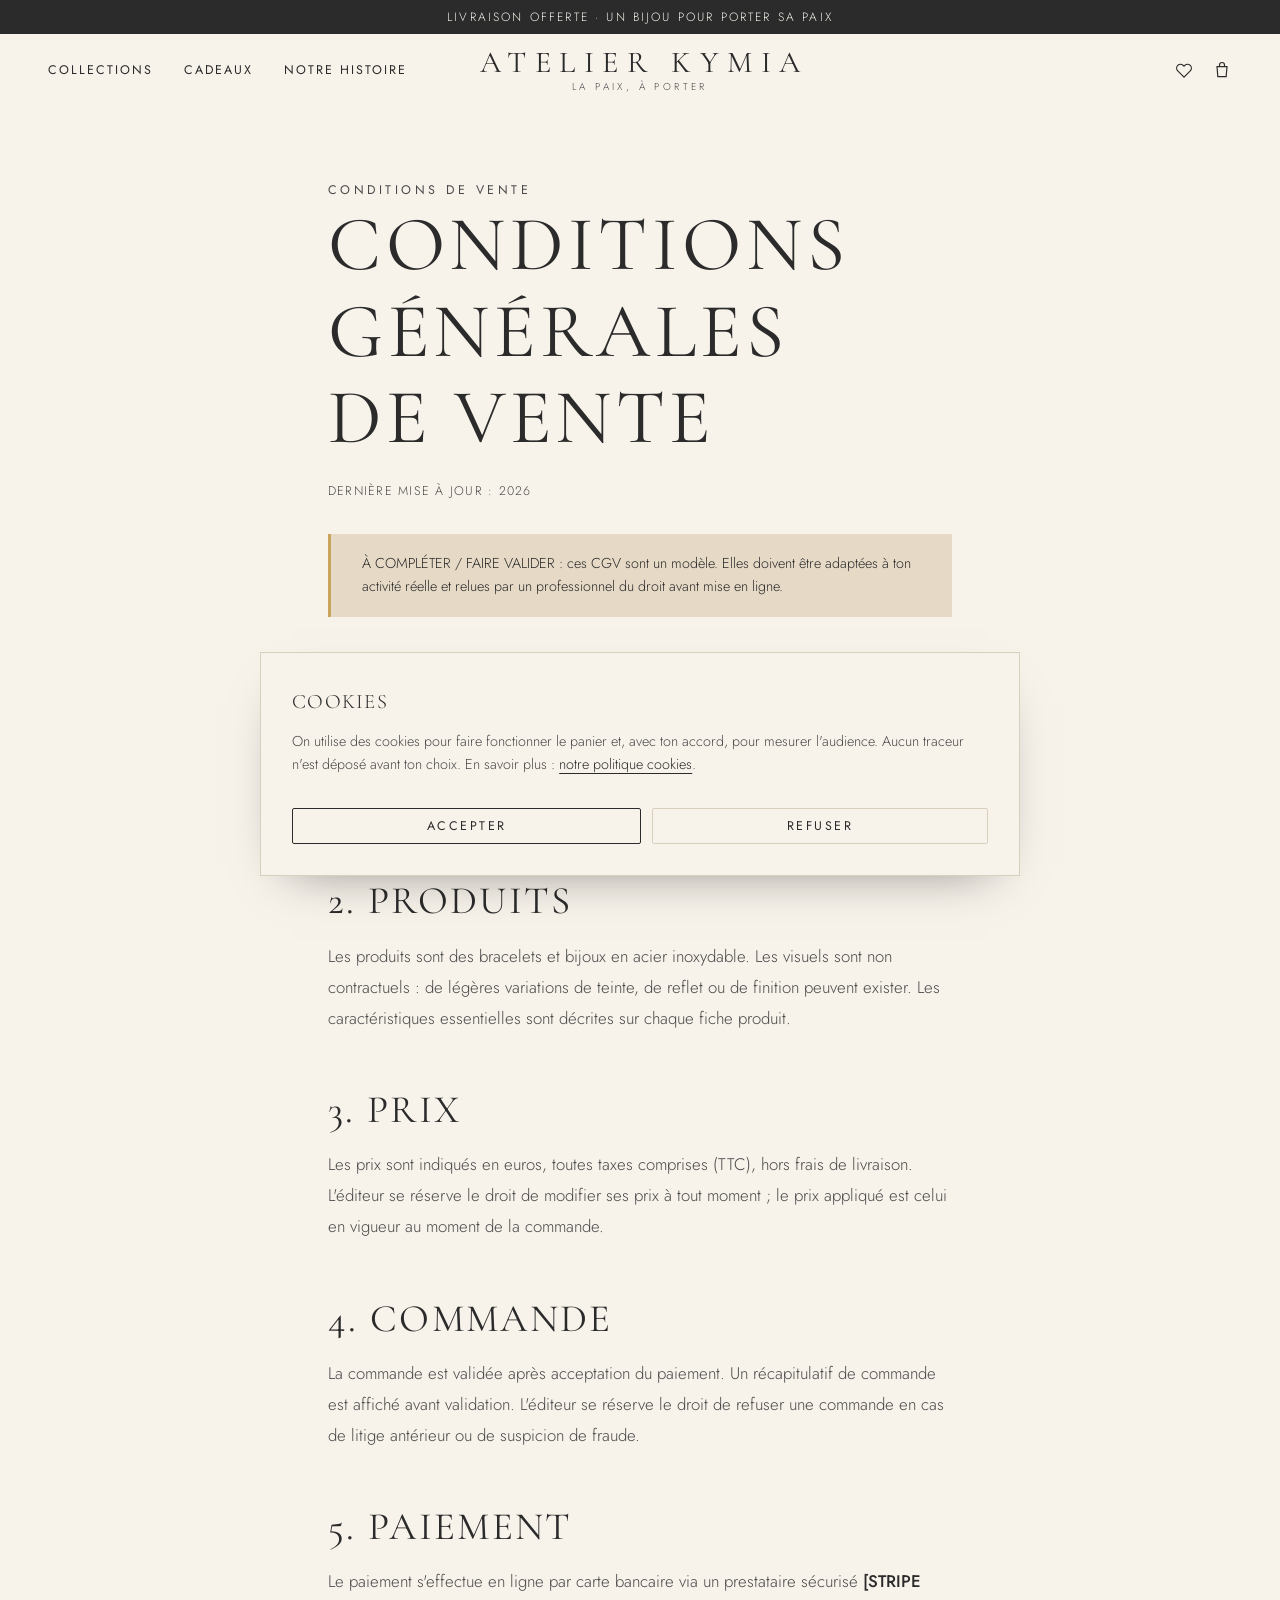
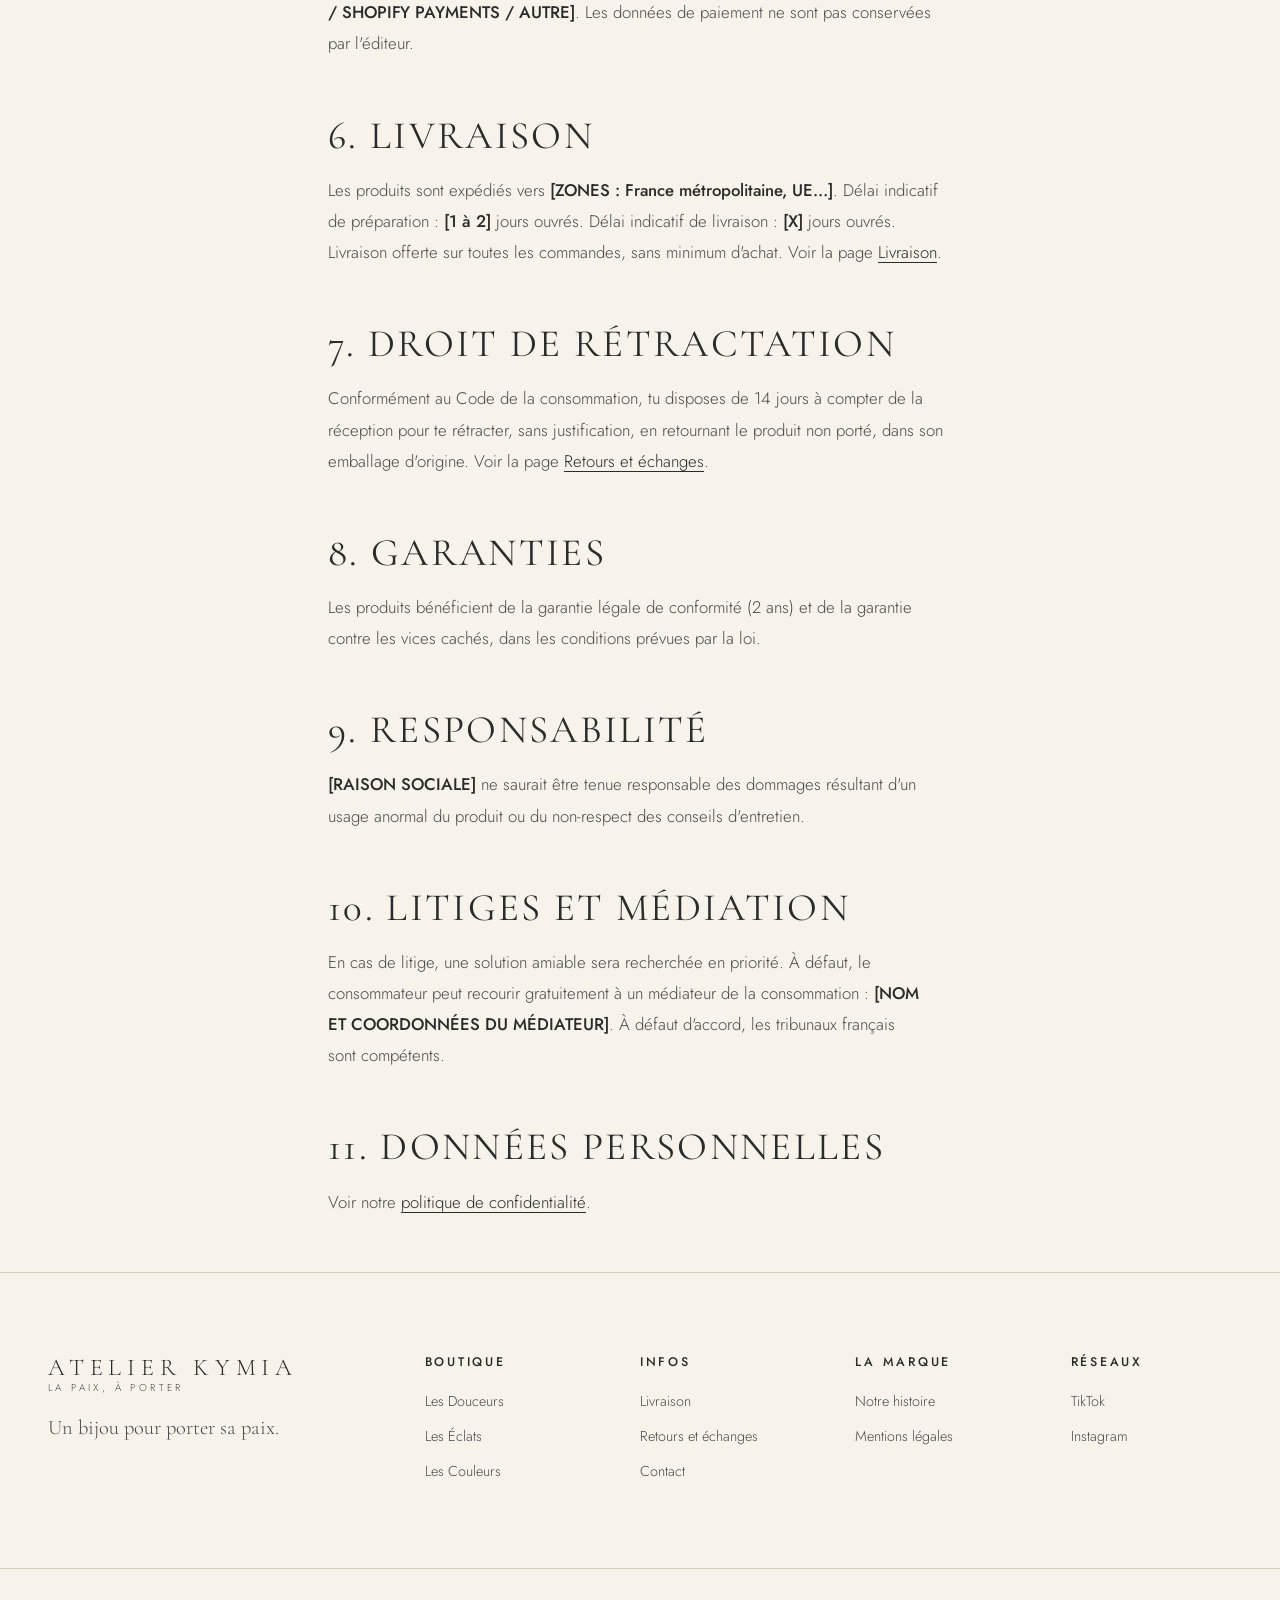
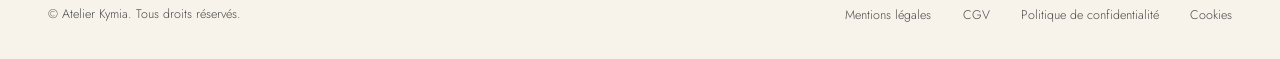
==== cgv.html @ 25dffaf1 "Site Atelier Kymia : pages, catalogue, visuels produits et vidéo hero Co-Authored-By: Claude Opus 5." ====
<!DOCTYPE html>
<html lang="fr">
<head>
  <meta charset="UTF-8" />
  <meta name="viewport" content="width=device-width, initial-scale=1" />
  <meta name="theme-color" content="#F7F2EA" />
  <title>Conditions générales de vente — Atelier Kymia</title>
  <meta name="description" content="Conditions générales de vente de l'Atelier Kymia : commande, prix, paiement, livraison, droit de rétractation, garanties et litiges." />
  <meta name="robots" content="noindex, follow" />
  <link rel="icon" type="image/svg+xml" href="/assets/favicon.svg" />
  <link rel="preconnect" href="https://fonts.googleapis.com" />
  <link rel="preconnect" href="https://fonts.gstatic.com" crossorigin />
  <link rel="preload" as="style"
    href="https://fonts.googleapis.com/css2?family=Cormorant+Garamond:wght@300;400;500&family=Jost:wght@300;400;500&display=swap" />
  <link rel="stylesheet"
    href="https://fonts.googleapis.com/css2?family=Cormorant+Garamond:wght@300;400;500&family=Jost:wght@300;400;500&display=swap"
    media="print" onload="this.media='all'" />
  <noscript>
    <link rel="stylesheet" href="https://fonts.googleapis.com/css2?family=Cormorant+Garamond:wght@300;400;500&family=Jost:wght@300;400;500&display=swap" />
  </noscript>
  <style>
    :root{--ivoire:#F7F2EA;--encre:#2B2B2B;--encre-douce:#4A4A4A;--bordure:#D9CFBF;--or:#C9A45C;--header-h:72px;--font-titre:"Cormorant Garamond",Georgia,serif;--font-texte:"Jost",system-ui,sans-serif}
    *{box-sizing:border-box}body{margin:0;background:var(--ivoire);color:var(--encre);font-family:var(--font-texte)}
    img,svg{display:block;max-width:100%}button{font:inherit;background:none;border:0;cursor:pointer}a{color:inherit;text-decoration:none}
    .annonce{background:var(--encre);color:var(--ivoire);text-align:center;padding-block:.55rem}
    .annonce p{font-size:12px;letter-spacing:.18em;text-transform:uppercase;margin:0}
    .header{position:sticky;top:0;z-index:100;background:var(--ivoire)}
    .header__inner{display:grid;grid-template-columns:1fr auto 1fr;align-items:center;gap:1rem;min-height:var(--header-h)}
    .container{width:100%;max-width:1280px;margin-inline:auto;padding-inline:clamp(1rem,5vw,3rem)}
    .header__logo-titre{font-family:var(--font-titre);letter-spacing:.28em;text-transform:uppercase}
    h1,h2{font-family:var(--font-titre);font-weight:400;text-transform:uppercase;letter-spacing:.06em;line-height:1.12}
    .skip-link{position:absolute;top:-100%;left:1rem;background:var(--encre);color:var(--ivoire);padding:.75rem 1.25rem;z-index:999}
    .skip-link:focus{top:1rem}
  </style>
  <link rel="stylesheet" href="/css/style.css" />
</head>
<body>
  <a class="skip-link" href="#contenu">Aller au contenu</a>

  <div class="annonce" role="region" aria-label="Information de livraison">
    <p>Livraison offerte &middot; Un bijou pour porter sa paix</p>
  </div>

  <header class="header" id="header" data-header>
    <div class="header__inner container">
      <button type="button" class="header__burger" id="ouvrir-menu"
        aria-label="Ouvrir le menu" aria-expanded="false" aria-controls="panneau-mobile">
        <svg class="icone" width="22" height="22" viewBox="0 0 24 24" fill="none"
          stroke="currentColor" stroke-width="1.4" aria-hidden="true" focusable="false">
          <line x1="3" y1="7" x2="21" y2="7" />
          <line x1="3" y1="12" x2="21" y2="12" />
          <line x1="3" y1="17" x2="21" y2="17" />
        </svg>
      </button>
      <nav class="header__nav header__nav--gauche" aria-label="Navigation principale">
        <ul class="nav-principal" role="list">
          <li class="nav-principal__item"><a class="nav-principal__lien" href="/collection.html">Collections</a></li>
          <li class="nav-principal__item"><a class="nav-principal__lien" href="/collection.html?temps=cadeaux">Cadeaux</a></li>
          <li class="nav-principal__item"><a class="nav-principal__lien" href="/notre-histoire.html">Notre histoire</a></li>
        </ul>
      </nav>
      <a class="header__logo" href="/index.html" aria-label="Atelier Kymia, accueil">
        <span class="header__logo-titre">Atelier Kymia</span>
        <span class="header__logo-sous">la paix, à porter</span>
      </a>
      <div class="header__actions">
        <a class="header__action" href="/panier.html?vue=wishlist" aria-label="Voir ma liste de souhaits">
          <svg class="icone" width="20" height="20" viewBox="0 0 24 24" fill="none"
            stroke="currentColor" stroke-width="1.4" aria-hidden="true" focusable="false">
            <path d="M12 20.5 4.5 13a4.6 4.6 0 0 1 0-6.5 4.6 4.6 0 0 1 6.5 0l1 1 1-1a4.6 4.6 0 0 1 6.5 0 4.6 4.6 0 0 1 0 6.5Z" />
          </svg>
        </a>
        <a class="header__action header__action--panier" href="/panier.html" aria-label="Voir mon panier">
          <svg class="icone" width="20" height="20" viewBox="0 0 24 24" fill="none"
            stroke="currentColor" stroke-width="1.4" aria-hidden="true" focusable="false">
            <path d="M6 8h12l-1 12H7Z" />
            <path d="M9 8V6a3 3 0 0 1 6 0v2" />
          </svg>
          <span class="pastille" data-pastille-panier hidden aria-hidden="true">0</span>
          <span class="sr-only" data-libelle-panier>0 article dans le panier</span>
        </a>
      </div>
    </div>
  </header>

  <div class="panneau-mobile" id="panneau-mobile" data-panneau-mobile
    role="dialog" aria-modal="true" aria-label="Menu" hidden>
    <div class="panneau-mobile__entete">
      <span class="panneau-mobile__titre">Atelier Kymia</span>
      <button type="button" class="panneau-mobile__fermer" id="fermer-menu" aria-label="Fermer le menu">
        <svg class="icone" width="22" height="22" viewBox="0 0 24 24" fill="none"
          stroke="currentColor" stroke-width="1.4" aria-hidden="true" focusable="false">
          <line x1="5" y1="5" x2="19" y2="19" />
          <line x1="19" y1="5" x2="5" y2="19" />
        </svg>
      </button>
    </div>
    <nav class="panneau-mobile__nav" aria-label="Navigation mobile">
      <ul class="panneau-mobile__liste" role="list">
        <li><a class="panneau-mobile__lien" href="/collection.html">Collections</a></li>
        <li><a class="panneau-mobile__lien" href="/collection.html?temps=cadeaux">Cadeaux</a></li>
        <li><a class="panneau-mobile__lien" href="/notre-histoire.html">Notre histoire</a></li>
      </ul>
    </nav>
  </div>

  <div class="voile" data-voile hidden></div>

  <main id="contenu" tabindex="-1">
    <section class="section section--serre">
      <div class="container page-legale">
        <div class="entete-section">
          <p class="surtitre">Conditions de vente</p>
          <h1>Conditions générales de vente</h1>
          <p class="page-legale__maj">Dernière mise à jour : <span data-annee>2026</span></p>
        </div>

        <div class="a-completer">
          À COMPLÉTER / FAIRE VALIDER : ces CGV sont un modèle. Elles doivent être
          adaptées à ton activité réelle et relues par un professionnel du droit
          avant mise en ligne.
        </div>

        <h2 id="objet">1. Objet</h2>
        <p>
          Les présentes conditions régissent les ventes de bijoux proposés sur le site
          Atelier Kymia, édité par <strong>[RAISON SOCIALE]</strong>. Toute commande
          implique l'acceptation sans réserve des présentes conditions.
        </p>

        <h2 id="produits">2. Produits</h2>
        <p>
          Les produits sont des bracelets et bijoux en acier inoxydable. Les visuels sont
          non contractuels : de légères variations de teinte, de reflet ou de finition
          peuvent exister. Les caractéristiques essentielles sont décrites sur chaque
          fiche produit.
        </p>

        <h2 id="prix">3. Prix</h2>
        <p>
          Les prix sont indiqués en euros, toutes taxes comprises (TTC), hors frais de
          livraison. L'éditeur se réserve le droit de modifier ses prix à tout moment ;
          le prix appliqué est celui en vigueur au moment de la commande.
        </p>

        <h2 id="commande">4. Commande</h2>
        <p>
          La commande est validée après acceptation du paiement. Un récapitulatif de
          commande est affiché avant validation. L'éditeur se réserve le droit de refuser
          une commande en cas de litige antérieur ou de suspicion de fraude.
        </p>

        <h2 id="paiement">5. Paiement</h2>
        <p>
          Le paiement s'effectue en ligne par carte bancaire via un prestataire sécurisé
          <strong>[STRIPE / SHOPIFY PAYMENTS / AUTRE]</strong>. Les données de paiement ne
          sont pas conservées par l'éditeur.
        </p>

        <h2 id="livraison">6. Livraison</h2>
        <p>
          Les produits sont expédiés vers <strong>[ZONES : France métropolitaine, UE…]</strong>.
          Délai indicatif de préparation : <strong>[1 à 2]</strong> jours ouvrés.
          Délai indicatif de livraison : <strong>[X]</strong> jours ouvrés.
          Livraison offerte sur toutes les commandes, sans minimum d'achat.
          Voir la page
          <a class="lien" href="/livraison.html">Livraison</a>.
        </p>

        <h2 id="retractation">7. Droit de rétractation</h2>
        <p>
          Conformément au Code de la consommation, tu disposes de 14 jours à compter de la
          réception pour te rétracter, sans justification, en retournant le produit non
          porté, dans son emballage d'origine. Voir la page
          <a class="lien" href="/retours.html">Retours et échanges</a>.
        </p>

        <h2 id="garanties">8. Garanties</h2>
        <p>
          Les produits bénéficient de la garantie légale de conformité (2 ans) et de la
          garantie contre les vices cachés, dans les conditions prévues par la loi.
        </p>

        <h2 id="responsabilite">9. Responsabilité</h2>
        <p>
          <strong>[RAISON SOCIALE]</strong> ne saurait être tenue responsable des dommages
          résultant d'un usage anormal du produit ou du non-respect des conseils
          d'entretien.
        </p>

        <h2 id="litiges">10. Litiges et médiation</h2>
        <p>
          En cas de litige, une solution amiable sera recherchée en priorité. À défaut, le
          consommateur peut recourir gratuitement à un médiateur de la consommation :
          <strong>[NOM ET COORDONNÉES DU MÉDIATEUR]</strong>. À défaut d'accord, les
          tribunaux français sont compétents.
        </p>

        <h2 id="donnees">11. Données personnelles</h2>
        <p>
          Voir notre <a class="lien" href="/confidentialite.html">politique de confidentialité</a>.
        </p>
      </div>
    </section>
  </main>

  <footer class="footer" aria-label="Pied de page">
    <div class="container footer__haut">
      <div class="footer__marque">
        <a class="footer__logo" href="/index.html" aria-label="Atelier Kymia, accueil">
          <span class="footer__logo-titre">Atelier Kymia</span>
          <span class="footer__logo-sous">la paix, à porter</span>
        </a>
        <p class="footer__slogan">Un bijou pour porter sa paix.</p>
      </div>
      <nav class="footer__colonne" aria-label="Boutique">
        <h2 class="footer__titre">Boutique</h2>
        <ul class="footer__liste" role="list">
          <li><a href="/collection.html?c=douceurs">Les Douceurs</a></li>
          <li><a href="/collection.html?c=eclats">Les Éclats</a></li>
          <li><a href="/collection.html?c=couleurs">Les Couleurs</a></li>
        </ul>
      </nav>
      <nav class="footer__colonne" aria-label="Infos pratiques">
        <h2 class="footer__titre">Infos</h2>
        <ul class="footer__liste" role="list">
          <li><a href="/livraison.html">Livraison</a></li>
          <li><a href="/retours.html">Retours et échanges</a></li>
          <li><a href="/contact.html">Contact</a></li>
        </ul>
      </nav>
      <nav class="footer__colonne" aria-label="La marque">
        <h2 class="footer__titre">La marque</h2>
        <ul class="footer__liste" role="list">
          <li><a href="/notre-histoire.html">Notre histoire</a></li>
          <li><a href="/mentions-legales.html">Mentions légales</a></li>
        </ul>
      </nav>
      <nav class="footer__colonne" aria-label="Réseaux sociaux">
        <h2 class="footer__titre">Réseaux</h2>
        <ul class="footer__liste" role="list">
          <li><a href="https://www.tiktok.com/" rel="noopener" target="_blank">TikTok<span class="sr-only"> (nouvel onglet)</span></a></li>
          <li><a href="https://www.instagram.com/" rel="noopener" target="_blank">Instagram<span class="sr-only"> (nouvel onglet)</span></a></li>
        </ul>
      </nav>
    </div>
    <div class="footer__bas">
      <div class="container footer__bas-inner">
        <p class="footer__copie">&copy; <span data-annee></span> Atelier Kymia. Tous droits réservés.</p>
        <ul class="footer__legal" role="list">
          <li><a href="/mentions-legales.html">Mentions légales</a></li>
          <li><a href="/cgv.html">CGV</a></li>
          <li><a href="/confidentialite.html">Politique de confidentialité</a></li>
          <li><a href="/cookies.html">Cookies</a></li>
        </ul>
      </div>
    </div>
  </footer>

  <div class="banniere-cookies" data-banniere-cookies role="region"
    aria-label="Consentement aux cookies" hidden>
    <p class="banniere-cookies__titre">Cookies</p>
    <p class="banniere-cookies__texte">
      On utilise des cookies pour faire fonctionner le panier et, avec ton accord,
      pour mesurer l'audience. Aucun traceur n'est déposé avant ton choix. En savoir
      plus : <a href="/cookies.html">notre politique cookies</a>.
    </p>
    <div class="banniere-cookies__actions">
      <button type="button" class="btn" data-cookies-accepter>Accepter</button>
      <button type="button" class="btn btn--ghost" data-cookies-refuser>Refuser</button>
    </div>
  </div>

  <script src="/js/main.js" defer></script>
  <script src="/js/cookies.js" defer></script>
</body>
</html>
---- css/style.css ----
/* ==========================================================================
   Atelier Kymia — Feuille de style principale
   Structure : charte, reset, typographie fluide, utilitaires, focus
   ========================================================================== */

/* --------------------------------------------------------------------------
   1. Charte graphique (variables globales)
   -------------------------------------------------------------------------- */
:root {
  /* Couleurs de la marque */
  --ivoire: #F7F2EA;
  --sable: #E6D9C6;
  --sauge: #A8B5A0;
  --or: #C9A45C;
  --encre: #2B2B2B;
  --fond-produit: #F0F0F0;

  /* Couleurs dérivées (contrastes AA sur fond ivoire) */
  --encre-douce: #4A4A4A;   /* texte secondaire, >= 4.5:1 sur ivoire */
  --bordure: #D9CFBF;       /* séparateurs discrets */

  /* Typographie */
  --font-titre: "Cormorant Garamond", Georgia, "Times New Roman", serif;
  --font-texte: "Jost", system-ui, -apple-system, "Segoe UI", Roboto, sans-serif;

  /* Échelle typographique fluide (clamp) */
  --fs-xs: clamp(0.72rem, 0.70rem + 0.10vw, 0.78rem);
  --fs-sm: clamp(0.82rem, 0.80rem + 0.12vw, 0.90rem);
  --fs-base: clamp(0.95rem, 0.92rem + 0.18vw, 1.05rem);
  --fs-md: clamp(1.10rem, 1.04rem + 0.30vw, 1.30rem);
  --fs-lg: clamp(1.40rem, 1.28rem + 0.55vw, 1.80rem);
  --fs-xl: clamp(1.80rem, 1.55rem + 1.10vw, 2.60rem);
  --fs-2xl: clamp(2.30rem, 1.85rem + 2.10vw, 3.80rem);
  --fs-3xl: clamp(2.80rem, 1.95rem + 3.60vw, 5.00rem);

  /* Espacements fluides */
  --space-2xs: clamp(0.35rem, 0.30rem + 0.20vw, 0.50rem);
  --space-xs: clamp(0.55rem, 0.50rem + 0.25vw, 0.75rem);
  --space-sm: clamp(0.85rem, 0.75rem + 0.45vw, 1.20rem);
  --space-md: clamp(1.40rem, 1.15rem + 1.00vw, 2.20rem);
  --space-lg: clamp(2.20rem, 1.70rem + 2.10vw, 4.00rem);
  --space-xl: clamp(3.20rem, 2.30rem + 3.60vw, 6.50rem);
  --space-2xl: clamp(4.50rem, 3.00rem + 6.00vw, 9.00rem);

  /* Divers */
  --container: 1280px;
  --radius: 2px;               /* angles quasi droits, sobre */
  --transition: 500ms ease;    /* transitions douces par défaut */
  --transition-lente: 700ms cubic-bezier(0.22, 0.61, 0.36, 1);
  --header-h: 72px;
}

/* L'attribut hidden doit toujours l'emporter sur les display: flex/grid
   des composants (panneau mobile, recherche, panier, bandeau cookies…). */
[hidden] {
  display: none !important;
}


/* --------------------------------------------------------------------------
   2. Reset moderne
   -------------------------------------------------------------------------- */
*,
*::before,
*::after {
  box-sizing: border-box;
}

* {
  margin: 0;
}

html {
  -webkit-text-size-adjust: 100%;
  text-size-adjust: 100%;
  scroll-behavior: smooth;
}

body {
  min-height: 100vh;
  background-color: var(--ivoire);
  color: var(--encre);
  font-family: var(--font-texte);
  font-weight: 300;
  font-size: var(--fs-base);
  line-height: 1.65;
  -webkit-font-smoothing: antialiased;
  -moz-osx-font-smoothing: grayscale;
  text-rendering: optimizeLegibility;
}

img,
picture,
video,
canvas,
svg {
  display: block;
  max-width: 100%;
}

img,
video {
  height: auto;
}

input,
button,
textarea,
select {
  font: inherit;
  color: inherit;
}

button {
  background: none;
  border: 0;
  cursor: pointer;
}

a {
  color: inherit;
  text-decoration: none;
}

ul[role="list"],
ol[role="list"] {
  list-style: none;
  padding: 0;
}

table {
  border-collapse: collapse;
  border-spacing: 0;
}

/* Les éléments de mise en page empêchent le débordement sur petits écrans */
#root,
#__next {
  isolation: isolate;
}

/* --------------------------------------------------------------------------
   3. Typographie
   -------------------------------------------------------------------------- */
h1,
h2,
h3,
h4,
h5,
h6 {
  font-family: var(--font-titre);
  font-weight: 400;
  line-height: 1.12;
  letter-spacing: 0.06em;
  text-transform: uppercase;
  text-wrap: balance;
}

h1 { font-size: var(--fs-3xl); }
h2 { font-size: var(--fs-2xl); }
h3 { font-size: var(--fs-xl); }
h4 { font-size: var(--fs-lg); }
h5 { font-size: var(--fs-md); }
h6 { font-size: var(--fs-base); }

p {
  text-wrap: pretty;
}

/* Titre de section : petit intitulé en majuscules espacées */
.surtitre {
  display: block;
  font-family: var(--font-texte);
  font-size: var(--fs-xs);
  font-weight: 400;
  letter-spacing: 0.28em;
  text-transform: uppercase;
  color: var(--encre-douce);
}

/* Lien texte discret */
.lien {
  color: var(--encre);
  text-decoration: underline;
  text-underline-offset: 0.25em;
  text-decoration-thickness: 1px;
  transition: color var(--transition), opacity var(--transition);
}

.lien:hover {
  color: var(--or);
}

/* --------------------------------------------------------------------------
   4. Utilitaires
   -------------------------------------------------------------------------- */
.container {
  width: 100%;
  max-width: var(--container);
  margin-inline: auto;
  padding-inline: clamp(1rem, 5vw, 3rem);
}

.section {
  padding-block: var(--space-xl);
}

.section--serre {
  padding-block: var(--space-lg);
}

.section--fond-sable {
  background-color: var(--sable);
}

.section--fond-encre {
  background-color: var(--encre);
  color: var(--ivoire);
}

/* Masqué visuellement, mais lisible par les lecteurs d'écran */
.sr-only {
  position: absolute;
  width: 1px;
  height: 1px;
  padding: 0;
  margin: -1px;
  overflow: hidden;
  clip: rect(0, 0, 0, 0);
  white-space: nowrap;
  border: 0;
}

/* Lien d'évitement (skip link) */
.skip-link {
  position: absolute;
  top: -100%;
  left: 1rem;
  z-index: 999;
  background: var(--encre);
  color: var(--ivoire);
  padding: 0.75rem 1.25rem;
  font-size: var(--fs-sm);
}

.skip-link:focus {
  top: 1rem;
}

/* --------------------------------------------------------------------------
   5. Boutons
   -------------------------------------------------------------------------- */
.btn {
  display: inline-flex;
  align-items: center;
  justify-content: center;
  gap: 0.6em;
  padding: 0.85em 2em;
  border: 1px solid var(--encre);
  border-radius: var(--radius);
  background-color: transparent;
  color: var(--encre);
  font-family: var(--font-texte);
  font-size: var(--fs-xs);
  font-weight: 400;
  letter-spacing: 0.20em;
  text-transform: uppercase;
  line-height: 1;
  text-align: center;
  transition: background-color var(--transition), color var(--transition),
    border-color var(--transition), opacity var(--transition);
}

/* Bouton principal : fond encre plein */
.btn:hover {
  background-color: var(--encre);
  color: var(--ivoire);
}

/* Variante « fantôme » : bordure fine, fond transparent */
.btn--ghost {
  border-color: var(--bordure);
}

.btn--ghost:hover {
  background-color: transparent;
  color: var(--encre);
  border-color: var(--encre);
}

/* Variante claire pour fonds sombres */
.btn--light {
  border-color: var(--ivoire);
  color: var(--ivoire);
}

.btn--light:hover {
  background-color: var(--ivoire);
  color: var(--encre);
}

/* Bouton pleine largeur (mobile) */
.btn--bloc {
  width: 100%;
}

/* Bouton désactivé */
.btn[disabled],
.btn[aria-disabled="true"] {
  opacity: 0.45;
  cursor: not-allowed;
}

/* --------------------------------------------------------------------------
   6. Focus visible (accessibilité)
   -------------------------------------------------------------------------- */
:focus {
  outline: none;
}

:focus-visible {
  outline: 2px solid var(--or);
  outline-offset: 3px;
  border-radius: var(--radius);
}

/* Renfort du focus sur fonds sombres */
.section--fond-encre :focus-visible,
.footer :focus-visible {
  outline-color: var(--or);
}

/* --------------------------------------------------------------------------
   7. Préférences de mouvement réduit
   -------------------------------------------------------------------------- */
@media (prefers-reduced-motion: reduce) {
  html {
    scroll-behavior: auto;
  }

  *,
  *::before,
  *::after {
    animation-duration: 0.01ms !important;
    animation-iteration-count: 1 !important;
    transition-duration: 0.01ms !important;
    scroll-behavior: auto !important;
  }
}

/* ==========================================================================
   8. Barre d'annonce
   ========================================================================== */
.annonce {
  background-color: var(--encre);
  color: var(--ivoire);
  text-align: center;
  padding-block: 0.55rem;
}

.annonce p {
  font-size: 12px;
  font-weight: 300;
  letter-spacing: 0.18em;
  text-transform: uppercase;
  line-height: 1.4;
}

/* ==========================================================================
   9. Header
   ========================================================================== */
.header {
  position: sticky;
  top: 0;
  z-index: 100;
  background-color: var(--ivoire);
  border-bottom: 1px solid transparent;
  transition: border-color var(--transition), background-color var(--transition);
}

/* Fine bordure ajoutée au scroll */
.header.is-colle {
  border-bottom-color: var(--bordure);
}

.header__inner {
  display: grid;
  grid-template-columns: 1fr auto 1fr; /* gauche · logo centré · actions */
  align-items: center;
  gap: var(--space-sm);
  min-height: var(--header-h);
  transition: min-height var(--transition-lente);
}

/* Réduction légère au scroll */
.header.is-colle .header__inner {
  min-height: 60px;
}

/* --- Icônes --- */
.icone {
  display: block;
  width: 20px;
  height: 20px;
}

.icone--petite {
  width: 10px;
  height: 10px;
}

/* --- Bouton burger (caché en desktop) --- */
.header__burger {
  justify-self: start;
  display: none;
  align-items: center;
  justify-content: center;
  width: 40px;
  height: 40px;
  margin-left: -8px;
  color: var(--encre);
}

/* --- Navigation principale (desktop) --- */
.header__nav--gauche {
  justify-self: start;
}

.nav-principal {
  display: flex;
  align-items: center;
  gap: var(--space-md);
  margin: 0;
}

.nav-principal__item {
  position: relative;
}

.nav-principal__lien {
  display: inline-flex;
  align-items: center;
  gap: 0.4em;
  padding-block: 0.5rem;
  font-family: var(--font-texte);
  font-size: var(--fs-xs);
  font-weight: 400;
  letter-spacing: 0.16em;
  text-transform: uppercase;
  color: var(--encre);
  transition: color var(--transition);
}

.nav-principal__lien:hover {
  color: var(--or);
}

.nav-principal__lien .icone--petite {
  transition: transform var(--transition);
}

.nav-principal__item:hover .icone--petite,
.nav-principal__item:focus-within .icone--petite {
  transform: rotate(180deg);
}

/* --- Logo centré --- */
.header__logo {
  justify-self: center;
  display: flex;
  flex-direction: column;
  align-items: center;
  text-align: center;
  line-height: 1;
}

.header__logo-titre {
  font-family: var(--font-titre);
  font-weight: 400;
  font-size: clamp(1.35rem, 1.1rem + 1.1vw, 1.9rem);
  letter-spacing: 0.28em;
  text-transform: uppercase;
  padding-left: 0.28em; /* compense le letter-spacing pour centrer optiquement */
  color: var(--encre);
}

.header__logo-sous {
  margin-top: 0.35em;
  font-family: var(--font-texte);
  font-size: 10px;
  font-weight: 300;
  letter-spacing: 0.34em;
  text-transform: uppercase;
  color: var(--encre-douce);
}

/* --- Actions --- */
.header__actions {
  justify-self: end;
  display: flex;
  align-items: center;
  gap: var(--space-sm);
}

.header__action {
  position: relative;
  display: inline-flex;
  align-items: center;
  justify-content: center;
  color: var(--encre);
  transition: color var(--transition), opacity var(--transition);
}

.header__action:hover {
  color: var(--or);
}

/* Pastille de quantité du panier */
.pastille {
  position: absolute;
  top: -6px;
  right: -8px;
  min-width: 16px;
  height: 16px;
  padding: 0 4px;
  display: inline-flex;
  align-items: center;
  justify-content: center;
  background-color: var(--or);
  color: var(--encre);
  font-size: 10px;
  font-weight: 500;
  letter-spacing: 0;
  line-height: 1;
  border-radius: 999px;
}

/* ==========================================================================
   10. Méga-menu Collections
   ========================================================================== */
.mega {
  position: absolute;
  top: 100%;
  left: 0;
  z-index: 90;
  min-width: 320px;
  padding-top: var(--space-sm); /* zone tampon pour le survol */
  opacity: 0;
  visibility: hidden;
  transform: translateY(-6px);
  transition: opacity var(--transition), transform var(--transition),
    visibility var(--transition);
}

/* Ouverture au survol et au focus clavier */
.mega-parent:hover .mega,
.mega-parent:focus-within .mega {
  opacity: 1;
  visibility: visible;
  transform: translateY(0);
}

.mega__inner {
  background-color: var(--ivoire);
  border: 1px solid var(--bordure);
  padding: var(--space-md) var(--space-md);
}

.mega__liste {
  display: grid;
  gap: var(--space-2xs);
  margin: 0;
}

.mega__lien {
  display: block;
  padding: var(--space-xs) var(--space-sm);
  transition: background-color var(--transition);
}

.mega__lien:hover {
  background-color: var(--sable);
}

.mega__nom {
  display: block;
  font-family: var(--font-titre);
  font-size: var(--fs-md);
  letter-spacing: 0.04em;
  text-transform: uppercase;
  color: var(--encre);
}

.mega__desc {
  display: block;
  margin-top: 0.2em;
  font-size: var(--fs-sm);
  color: var(--encre-douce);
}

/* ==========================================================================
   11. Panneau de recherche
   ========================================================================== */
.recherche {
  position: absolute;
  inset-inline: 0;
  top: 100%;
  z-index: 80;
  background-color: var(--ivoire);
  border-bottom: 1px solid var(--bordure);
  box-shadow: 0 12px 30px -20px rgba(0, 0, 0, 0.35);
  animation: volet 400ms ease;
}

@keyframes volet {
  from { opacity: 0; transform: translateY(-8px); }
  to   { opacity: 1; transform: translateY(0); }
}

.recherche__inner {
  padding-block: var(--space-md);
}

.recherche__form {
  display: flex;
  align-items: center;
  gap: var(--space-sm);
  border-bottom: 1px solid var(--encre);
  padding-bottom: var(--space-xs);
}

.recherche__champ {
  flex: 1;
  border: 0;
  background: transparent;
  font-family: var(--font-texte);
  font-size: var(--fs-md);
  font-weight: 300;
  letter-spacing: 0.04em;
  padding-block: 0.4rem;
  color: var(--encre);
}

.recherche__champ::placeholder {
  color: var(--encre-douce);
  letter-spacing: 0.04em;
}

/* Retire le bouton natif de type=search */
.recherche__champ::-webkit-search-cancel-button {
  -webkit-appearance: none;
}

.recherche__fermer {
  display: inline-flex;
  color: var(--encre);
  transition: color var(--transition);
}

.recherche__fermer:hover {
  color: var(--or);
}

.recherche__titre {
  margin-top: var(--space-sm);
  font-size: var(--fs-xs);
  letter-spacing: 0.22em;
  text-transform: uppercase;
  color: var(--encre-douce);
}

.recherche__puces {
  display: flex;
  flex-wrap: wrap;
  gap: var(--space-xs);
  margin-top: var(--space-xs);
  padding: 0;
}

.puce-recherche {
  padding: 0.4em 1em;
  border: 1px solid var(--bordure);
  border-radius: 999px;
  font-size: var(--fs-sm);
  letter-spacing: 0.04em;
  color: var(--encre);
  transition: border-color var(--transition), background-color var(--transition);
}

.puce-recherche:hover {
  border-color: var(--encre);
  background-color: var(--sable);
}

/* Résultats de filtrage en direct */
.recherche__resultats {
  margin-top: var(--space-sm);
  padding: 0;
  display: grid;
  gap: 1px;
}

.recherche__resultats:empty {
  display: none;
}

.resultat-recherche {
  border-top: 1px solid var(--bordure);
}

.resultat-recherche__lien {
  display: flex;
  align-items: baseline;
  justify-content: space-between;
  gap: var(--space-md);
  padding: var(--space-sm) 0;
  transition: opacity var(--transition);
}

.resultat-recherche__lien:hover {
  opacity: 0.7;
}

.resultat-recherche__nom {
  font-family: var(--font-titre);
  font-size: var(--fs-md);
  letter-spacing: 0.04em;
  text-transform: uppercase;
}

.resultat-recherche__meta {
  font-size: var(--fs-sm);
  color: var(--encre-douce);
}

.resultat-recherche__prix {
  font-size: var(--fs-sm);
  color: var(--encre);
}

.recherche__vide {
  margin-top: var(--space-sm);
  padding: var(--space-sm) 0;
  font-size: var(--fs-sm);
  color: var(--encre-douce);
}

/* ==========================================================================
   12. Panneau mobile plein écran
   ========================================================================== */
.panneau-mobile {
  position: fixed;
  inset: 0;
  z-index: 200;
  background-color: var(--ivoire);
  display: flex;
  flex-direction: column;
  padding: var(--space-sm) clamp(1rem, 5vw, 2rem) var(--space-lg);
  overflow-y: auto;
  animation: volet-plein 400ms ease;
}

@keyframes volet-plein {
  from { opacity: 0; transform: translateY(-12px); }
  to   { opacity: 1; transform: translateY(0); }
}

.panneau-mobile__entete {
  display: flex;
  align-items: center;
  justify-content: space-between;
  min-height: var(--header-h);
}

.panneau-mobile__titre {
  font-family: var(--font-titre);
  font-size: 1.4rem;
  letter-spacing: 0.24em;
  text-transform: uppercase;
}

.panneau-mobile__fermer {
  display: inline-flex;
  align-items: center;
  justify-content: center;
  width: 44px;
  height: 44px;
  margin-right: -8px;
  color: var(--encre);
}

.panneau-mobile__nav {
  margin-top: var(--space-md);
}

.panneau-mobile__liste {
  display: grid;
  gap: var(--space-2xs);
  margin: 0;
}

.panneau-mobile__lien {
  display: block;
  padding-block: var(--space-sm);
  font-family: var(--font-titre);
  font-size: var(--fs-lg);
  letter-spacing: 0.06em;
  text-transform: uppercase;
  color: var(--encre);
  border-bottom: 1px solid var(--bordure);
  transition: color var(--transition), padding-left var(--transition);
}

.panneau-mobile__lien:hover {
  color: var(--or);
  padding-left: 0.4rem;
}

.panneau-mobile__lien--sous {
  font-family: var(--font-texte);
  font-size: var(--fs-base);
  letter-spacing: 0.10em;
  color: var(--encre-douce);
  padding-block: var(--space-xs);
}

/* Voile derrière le panneau mobile */
.voile {
  position: fixed;
  inset: 0;
  z-index: 150;
  background-color: rgba(43, 43, 43, 0.4);
  animation: volet 300ms ease;
}

/* Empêche le défilement du fond quand un panneau est ouvert */
body.sans-scroll {
  overflow: hidden;
}

/* ==========================================================================
   13. Hero plein écran
   ========================================================================== */
.hero {
  position: relative;
  /* Plein écran = 100svh - hauteur du header (barre d'annonce + header) */
  height: calc(100svh - var(--header-h));
  min-height: 480px;
  overflow: hidden;
  background-color: var(--encre);
  color: var(--ivoire);
}

.hero__media {
  position: absolute;
  inset: 0;
  /* Poster en fond : reste visible en mode statique (vidéo masquée) */
  background: var(--fond-produit) url("/assets/img/hero-poster.jpg") center / cover no-repeat;
}

@media (max-width: 768px) {
  .hero__media {
    background-image: url("/assets/img/hero-poster-mobile.jpg");
  }
}

.hero__video {
  width: 100%;
  height: 100%;
  object-fit: cover;
}

/* Repli : la classe .hero--statique n'affiche que le poster */
.hero--statique .hero__video {
  visibility: hidden;
}

/* Voile dégradé : bas noir 25 % vers transparent */
.hero__voile {
  position: absolute;
  inset: 0;
  background: linear-gradient(
    to top,
    rgba(0, 0, 0, 0.25) 0%,
    rgba(0, 0, 0, 0.08) 35%,
    rgba(0, 0, 0, 0) 70%
  );
  pointer-events: none;
}

/* Contenu : bas-gauche */
.hero__contenu {
  position: relative;
  z-index: 2;
  height: 100%;
  display: flex;
  flex-direction: column;
  justify-content: flex-end;
  align-items: flex-start;
  gap: var(--space-sm);
  padding-bottom: clamp(2rem, 6vh, 5rem);
}

.hero__surtitre {
  font-family: var(--font-texte);
  font-size: var(--fs-xs);
  font-weight: 400;
  letter-spacing: 0.30em;
  text-transform: uppercase;
  color: rgba(255, 255, 255, 0.9);
}

.hero__titre {
  max-width: 18ch;
  font-size: var(--fs-3xl);      /* très grand mais fluide */
  font-weight: 400;
  letter-spacing: 0.04em;
  line-height: 1.05;
  color: #fff;
  text-shadow: 0 2px 30px rgba(0, 0, 0, 0.35);
}

.hero__cta {
  margin-top: var(--space-xs);
}

/* Bouton pause / lecture : bas-droite */
.hero__lecture {
  position: absolute;
  right: clamp(1rem, 5vw, 3rem);
  bottom: clamp(1rem, 5vh, 3rem);
  z-index: 3;
  display: inline-flex;
  align-items: center;
  justify-content: center;
  width: 44px;
  height: 44px;
  border: 1px solid rgba(255, 255, 255, 0.7);
  border-radius: 999px;
  color: #fff;
  background-color: rgba(0, 0, 0, 0.15);
  backdrop-filter: blur(2px);
  transition: background-color var(--transition), border-color var(--transition);
}

.hero__lecture:hover {
  background-color: rgba(0, 0, 0, 0.4);
  border-color: #fff;
}

/* Masqué si la vidéo est en repli statique */
.hero--statique .hero__lecture {
  display: none;
}

/* Animation d'entrée : fondu + légère montée, 900 ms */
.hero__surtitre,
.hero__titre,
.hero__cta {
  animation: hero-entree 900ms ease both;
}

.hero__titre {
  animation-delay: 120ms;
}

.hero__cta {
  animation-delay: 240ms;
}

@keyframes hero-entree {
  from {
    opacity: 0;
    transform: translateY(24px);
  }
  to {
    opacity: 1;
    transform: translateY(0);
  }
}

/* ==========================================================================
   14. En-têtes de section
   ========================================================================== */
.entete-section {
  margin-bottom: var(--space-lg);
}

.entete-section--centre {
  text-align: center;
}

.entete-section h2 {
  margin-top: var(--space-xs);
}

.entete-section__intro {
  max-width: 48ch;
  margin-top: var(--space-sm);
  color: var(--encre-douce);
  font-size: var(--fs-base);
}

/* ==========================================================================
   15. Carte produit (utilisée par le carrousel et ailleurs)
   ========================================================================== */
.carte-produit {
  display: flex;
  flex-direction: column;
  height: 100%;
}

.carte-produit__media {
  position: relative;
  aspect-ratio: 1 / 1;              /* image carrée 1:1 */
  background-color: var(--fond-produit);
  overflow: hidden;
}

.carte-produit__img {
  position: absolute;
  inset: 0;
  width: 100%;
  height: 100%;
  object-fit: cover;
  transition: opacity var(--transition-lente), transform var(--transition-lente);
}

/* Deuxième image : superposée, révélée au survol */
.carte-produit__img--alt {
  opacity: 0;
}

.carte-produit:hover .carte-produit__img--alt,
.carte-produit:focus-within .carte-produit__img--alt {
  opacity: 1;
}

/* Pastille « Nouveau » */
.etiquette-nouveau {
  position: absolute;
  top: var(--space-xs);
  left: var(--space-xs);
  z-index: 2;
  padding: 0.35em 0.8em;
  background-color: var(--ivoire);
  color: var(--encre);
  font-size: var(--fs-xs);
  font-weight: 400;
  letter-spacing: 0.18em;
  text-transform: uppercase;
  line-height: 1;
}

/* Bouton cœur (wishlist) en haut à droite de l'image */
.carte-produit__wish {
  position: absolute;
  top: var(--space-xs);
  right: var(--space-xs);
  z-index: 2;
  display: inline-flex;
  align-items: center;
  justify-content: center;
  width: 38px;
  height: 38px;
  border-radius: 999px;
  background-color: rgba(247, 242, 234, 0.85);
  color: var(--encre);
  transition: background-color var(--transition), color var(--transition),
    transform var(--transition);
}

.carte-produit__wish:hover {
  background-color: var(--ivoire);
  transform: scale(1.06);
}

/* État actif de la wishlist */
.carte-produit__wish[aria-pressed="true"] {
  color: var(--or);
}

.carte-produit__wish[aria-pressed="true"] svg {
  fill: currentColor;
}

.carte-produit__corps {
  display: flex;
  flex-direction: column;
  gap: 0.15em;
  padding-top: var(--space-sm);
}

.carte-produit__nom {
  font-family: var(--font-titre);
  font-size: var(--fs-md);
  letter-spacing: 0.04em;
  text-transform: uppercase;
  color: var(--encre);
}

.carte-produit__finition {
  font-size: var(--fs-xs);
  letter-spacing: 0.14em;
  text-transform: uppercase;
  color: var(--encre-douce);
}

.carte-produit__prix {
  margin-top: 0.25em;
  font-size: var(--fs-base);
  color: var(--encre);
}

.carte-produit__decouvrir {
  margin-top: var(--space-xs);
  align-self: flex-start;
  font-size: var(--fs-xs);
  letter-spacing: 0.18em;
  text-transform: uppercase;
  color: var(--encre);
  text-decoration: underline;
  text-underline-offset: 0.25em;
  text-decoration-thickness: 1px;
  transition: color var(--transition);
}

.carte-produit__decouvrir:hover {
  color: var(--or);
}

/* ==========================================================================
   16. Carrousel horizontal (scroll-snap)
   ========================================================================== */
.carrousel {
  position: relative;
}

.carrousel__piste {
  display: flex;
  gap: var(--space-md);
  margin: 0;
  padding-inline: clamp(1rem, 5vw, 3rem);
  padding-bottom: var(--space-sm);
  overflow-x: auto;
  scroll-snap-type: x mandatory;
  -webkit-overflow-scrolling: touch;      /* défilement tactile fluide (iOS) */
  scrollbar-width: none;                  /* Firefox */
}

.carrousel__piste::-webkit-scrollbar {
  display: none;                          /* masque la barre de défilement */
}

.carrousel__piste > .carrousel__item {
  flex: 0 0 auto;
  scroll-snap-align: start;
  /* 1,2 carte visible sur mobile */
  width: 78vw;
  max-width: 320px;
}

/* Flèches précédent / suivant */
.carrousel__fleche {
  position: absolute;
  top: 40%;
  transform: translateY(-50%);
  z-index: 3;
  display: inline-flex;
  align-items: center;
  justify-content: center;
  width: 44px;
  height: 44px;
  border: 1px solid var(--bordure);
  border-radius: 999px;
  background-color: var(--ivoire);
  color: var(--encre);
  transition: border-color var(--transition), color var(--transition),
    opacity var(--transition), background-color var(--transition);
}

.carrousel__fleche:hover {
  border-color: var(--encre);
  color: var(--or);
}

.carrousel__fleche--prec { left: clamp(0.25rem, 1.5vw, 1rem); }
.carrousel__fleche--suiv { right: clamp(0.25rem, 1.5vw, 1rem); }

/* Masque une flèche en fin de course */
.carrousel__fleche[disabled] {
  opacity: 0.3;
  cursor: default;
}

/* ==========================================================================
   17. Tuiles de collections
   ========================================================================== */
.tuiles {
  display: grid;
  grid-template-columns: repeat(3, 1fr);
  gap: var(--space-md);
  margin: 0;
}

.tuile__lien {
  display: block;
}

.tuile__image {
  position: relative;
  aspect-ratio: 1 / 1;              /* tuile carrée */
  overflow: hidden;
  background-color: var(--fond-produit);
}

.tuile__image img {
  width: 100%;
  height: 100%;
  object-fit: cover;
  transition: transform 600ms ease;   /* léger zoom au survol */
}

/* Léger zoom de l'image au survol */
.tuile__lien:hover .tuile__image img,
.tuile__lien:focus-visible .tuile__image img {
  transform: scale(1.04);
}

.tuile__corps {
  display: flex;
  flex-direction: column;
  align-items: center;
  gap: var(--space-sm);
  padding-top: var(--space-sm);
  text-align: center;
}

.tuile__nom {
  font-family: var(--font-titre);
  font-size: var(--fs-lg);
  letter-spacing: 0.06em;
  text-transform: uppercase;
  color: var(--encre);
}

.tuile__cta {
  pointer-events: none;   /* le clic suit le lien parent */
}

/* ==========================================================================
   19. L'histoire de Kymia
   ========================================================================== */
.histoire__grille {
  display: grid;
  grid-template-columns: 1fr 1fr;
  gap: var(--space-xl);
  align-items: center;
}

.histoire__media {
  margin: 0;
  background-color: var(--fond-produit);
  aspect-ratio: 1 / 1;
  overflow: hidden;
}

.histoire__media img {
  width: 100%;
  height: 100%;
  object-fit: cover;
}

.histoire__texte h2 {
  margin-top: var(--space-xs);
}

.histoire__texte p {
  max-width: 52ch;
  margin-top: var(--space-md);
  color: var(--encre-douce);
  font-size: var(--fs-md);
  line-height: 1.8;
}

.histoire__cta {
  margin-top: var(--space-lg);
}

/* ==========================================================================
   20. Offrir un bracelet
   ========================================================================== */
.cadeaux__grille {
  display: grid;
  grid-template-columns: repeat(3, 1fr);
  gap: var(--space-md);
  margin: 0;
}

.cadeau__lien {
  display: flex;
  flex-direction: column;
  height: 100%;
  gap: var(--space-sm);
  padding: var(--space-lg) var(--space-md);
  border: 1px solid var(--bordure);
  background-color: var(--ivoire);
  transition: border-color var(--transition), background-color var(--transition);
}

.cadeau__lien:hover {
  border-color: var(--encre);
  background-color: var(--sable);
}

.cadeau__titre {
  font-family: var(--font-titre);
  font-size: var(--fs-lg);
  letter-spacing: 0.05em;
  text-transform: uppercase;
  color: var(--encre);
}

.cadeau__texte {
  flex: 1;
  color: var(--encre-douce);
  font-size: var(--fs-base);
}

.cadeau__action {
  align-self: flex-start;
  font-size: var(--fs-xs);
  letter-spacing: 0.18em;
  text-transform: uppercase;
  color: var(--encre);
  text-decoration: underline;
  text-underline-offset: 0.25em;
  text-decoration-thickness: 1px;
}

/* ==========================================================================
   21. Bande de réassurance
   ========================================================================== */
.reassurance {
  background-color: var(--sable);
  padding-block: var(--space-md);
}

.reassurance__grille {
  display: grid;
  grid-template-columns: repeat(3, 1fr);
  gap: var(--space-md);
  margin: 0;
}

.reassurance__bloc {
  display: flex;
  align-items: center;
  justify-content: center;
  gap: var(--space-sm);
  color: var(--encre);
}

.icone--grande {
  width: 24px;
  height: 24px;
  flex-shrink: 0;
}

.reassurance__texte {
  font-size: var(--fs-sm);
  letter-spacing: 0.10em;
  text-transform: uppercase;
}

/* ==========================================================================
   22. Newsletter
   ========================================================================== */
.newsletter {
  background-color: var(--encre);
  color: var(--ivoire);
}

.newsletter .surtitre {
  color: rgba(247, 242, 234, 0.7);
}

.newsletter__inner {
  max-width: 640px;
  margin-inline: auto;
  text-align: center;
}

.newsletter__intro {
  margin-top: var(--space-sm);
  color: rgba(247, 242, 234, 0.8);
}

.newsletter__form {
  margin-top: var(--space-lg);
}

.newsletter__ligne {
  display: flex;
  gap: var(--space-xs);
  align-items: stretch;
}

.newsletter__champ {
  flex: 1;
  min-width: 0;
  padding: 0.85em 1em;
  border: 1px solid rgba(247, 242, 234, 0.4);
  border-radius: var(--radius);
  background-color: transparent;
  color: var(--ivoire);
  font-size: var(--fs-base);
}

.newsletter__champ::placeholder {
  color: rgba(247, 242, 234, 0.6);
}

.newsletter__champ:focus-visible {
  border-color: var(--ivoire);
}

.newsletter__bouton {
  border-color: var(--ivoire);
  color: var(--ivoire);
  white-space: nowrap;
}

.newsletter__bouton:hover {
  background-color: var(--ivoire);
  color: var(--encre);
}

/* Case de consentement RGPD */
.newsletter__consentement {
  display: flex;
  align-items: flex-start;
  gap: var(--space-xs);
  margin-top: var(--space-md);
  text-align: left;
  font-size: var(--fs-sm);
  color: rgba(247, 242, 234, 0.85);
  cursor: pointer;
}

.newsletter__consentement input {
  margin-top: 0.25em;
  flex-shrink: 0;
  width: 16px;
  height: 16px;
  accent-color: var(--or);
}

.newsletter__message {
  min-height: 1.4em;
  margin-top: var(--space-sm);
  font-size: var(--fs-sm);
  color: var(--or);
}

/* ==========================================================================
   23. Footer
   ========================================================================== */
.footer {
  background-color: var(--ivoire);
  color: var(--encre);
  border-top: 1px solid var(--bordure);
}

.footer__haut {
  display: grid;
  grid-template-columns: 2fr repeat(4, 1fr);
  gap: var(--space-lg);
  padding-block: var(--space-xl);
}

.footer__marque {
  display: flex;
  flex-direction: column;
  gap: var(--space-sm);
  align-items: flex-start;
}

.footer__logo {
  display: flex;
  flex-direction: column;
  line-height: 1;
}

.footer__logo-titre {
  font-family: var(--font-titre);
  font-size: 1.5rem;
  letter-spacing: 0.24em;
  text-transform: uppercase;
}

.footer__logo-sous {
  margin-top: 0.35em;
  font-size: 10px;
  font-weight: 300;
  letter-spacing: 0.34em;
  text-transform: uppercase;
  color: var(--encre-douce);
}

.footer__slogan {
  font-family: var(--font-titre);
  font-size: var(--fs-md);
  color: var(--encre-douce);
}

.footer__motion {
  margin-top: var(--space-sm);
  padding: 0.5em 1em;
  border: 1px solid var(--bordure);
  border-radius: 999px;
  font-size: var(--fs-xs);
  letter-spacing: 0.12em;
  text-transform: uppercase;
  color: var(--encre-douce);
  transition: border-color var(--transition), color var(--transition);
}

.footer__motion:hover {
  border-color: var(--encre);
  color: var(--encre);
}

.footer__titre {
  font-size: var(--fs-xs);
  font-family: var(--font-texte);
  font-weight: 500;
  letter-spacing: 0.22em;
  text-transform: uppercase;
  color: var(--encre);
  margin-bottom: var(--space-sm);
}

.footer__liste {
  display: grid;
  gap: var(--space-2xs);
  margin: 0;
}

.footer__liste a {
  font-size: var(--fs-sm);
  color: var(--encre-douce);
  transition: color var(--transition);
}

.footer__liste a:hover {
  color: var(--or);
}

.footer__bas {
  border-top: 1px solid var(--bordure);
}

.footer__bas-inner {
  display: flex;
  flex-wrap: wrap;
  align-items: center;
  justify-content: space-between;
  gap: var(--space-sm);
  padding-block: var(--space-md);
}

.footer__copie {
  font-size: var(--fs-xs);
  color: var(--encre-douce);
}

.footer__legal {
  display: flex;
  flex-wrap: wrap;
  gap: var(--space-md);
  margin: 0;
}

.footer__legal a {
  font-size: var(--fs-xs);
  color: var(--encre-douce);
  transition: color var(--transition);
}

.footer__legal a:hover {
  color: var(--or);
}

.footer__legal-btn {
  padding: 0;
  font-family: var(--font-texte);
  font-size: var(--fs-xs);
  font-weight: 300;
  color: var(--encre-douce);
  transition: color var(--transition);
}

.footer__legal-btn:hover {
  color: var(--or);
}

/* ==========================================================================
   23b. Grille produits (collection, produits liés)
   ========================================================================== */
.grille-produits {
  display: grid;
  grid-template-columns: repeat(4, 1fr);
  gap: var(--space-lg) var(--space-md);
  margin: 0;
  margin-top: var(--space-md);
}

.grille-produits__item {
  /* Réutilise les styles de carte-produit */
}

.resultats-nombre {
  margin-top: var(--space-sm);
  font-size: var(--fs-sm);
  letter-spacing: 0.06em;
  color: var(--encre-douce);
}

.grille-vide {
  margin-top: var(--space-lg);
  color: var(--encre-douce);
}

/* --- Barre de filtres --- */
.filtres {
  display: flex;
  flex-wrap: wrap;
  align-items: flex-end;
  justify-content: space-between;
  gap: var(--space-md);
  padding-block: var(--space-sm);
  border-top: 1px solid var(--bordure);
  border-bottom: 1px solid var(--bordure);
}

.filtres__groupe {
  border: 0;
  padding: 0;
  margin: 0;
  display: flex;
  flex-direction: column;
  gap: var(--space-xs);
}

.filtres__legende {
  font-size: var(--fs-xs);
  letter-spacing: 0.18em;
  text-transform: uppercase;
  color: var(--encre-douce);
}

.filtres__options {
  display: flex;
  flex-wrap: wrap;
  gap: var(--space-xs);
}

.puce-filtre {
  padding: 0.45em 1.1em;
  border: 1px solid var(--bordure);
  border-radius: 999px;
  font-size: var(--fs-sm);
  letter-spacing: 0.04em;
  color: var(--encre);
  transition: border-color var(--transition), background-color var(--transition),
    color var(--transition);
}

.puce-filtre:hover {
  border-color: var(--encre);
}

.puce-filtre.is-actif {
  background-color: var(--encre);
  border-color: var(--encre);
  color: var(--ivoire);
}

.filtres__select {
  padding: 0.5em 2em 0.5em 0.9em;
  border: 1px solid var(--bordure);
  border-radius: var(--radius);
  background-color: transparent;
  font-size: var(--fs-sm);
  color: var(--encre);
  cursor: pointer;
}

/* ==========================================================================
   23c. Page produit
   ========================================================================== */
.ariane {
  margin-bottom: var(--space-lg);
}

.ariane ol {
  display: flex;
  flex-wrap: wrap;
  gap: 0.5em;
  margin: 0;
  padding: 0;
  font-size: var(--fs-xs);
  letter-spacing: 0.06em;
  color: var(--encre-douce);
}

.ariane a:hover {
  color: var(--or);
}

.fiche {
  display: grid;
  grid-template-columns: 1fr 1fr;
  gap: var(--space-xl);
  align-items: start;
}

/* --- Galerie --- */
.galerie__principale {
  margin: 0;
}

.galerie__zoom {
  display: block;
  width: 100%;
  padding: 0;
  background-color: var(--fond-produit);
  overflow: hidden;
  cursor: zoom-in;
}

.galerie__img {
  width: 100%;
  aspect-ratio: 1 / 1;
  object-fit: cover;
  transition: transform var(--transition-lente);
}

/* Zoom au clic */
.galerie__zoom.is-zoome {
  cursor: zoom-out;
}

.galerie__zoom.is-zoome .galerie__img {
  transform: scale(1.8);
}

.galerie__vignettes {
  display: flex;
  flex-wrap: wrap;
  gap: var(--space-xs);
  margin: var(--space-sm) 0 0;
}

.galerie__vignette {
  display: block;
  width: 84px;
  height: 84px;
  padding: 0;
  border: 1px solid transparent;
  background-color: var(--fond-produit);
  overflow: hidden;
  transition: border-color var(--transition);
}

.galerie__vignette[aria-current="true"] {
  border-color: var(--encre);
}

.galerie__vignette img {
  width: 100%;
  height: 100%;
  object-fit: cover;
}

/* --- Infos produit --- */
.fiche__nom {
  margin-top: var(--space-xs);
  font-size: var(--fs-2xl);
}

.fiche__prix {
  margin-top: var(--space-sm);
  font-size: var(--fs-lg);
  color: var(--encre);
}

.fiche__finition {
  margin-top: 0.15em;
  font-size: var(--fs-sm);
  letter-spacing: 0.14em;
  text-transform: uppercase;
  color: var(--encre-douce);
}

.fiche__description {
  margin-top: var(--space-md);
  color: var(--encre-douce);
  font-size: var(--fs-base);
  line-height: 1.8;
}

.fiche__matiere {
  margin-top: var(--space-sm);
  font-size: var(--fs-sm);
  letter-spacing: 0.04em;
  color: var(--encre);
}

.fiche__achat {
  display: flex;
  align-items: center;
  gap: var(--space-sm);
  margin-top: var(--space-lg);
}

/* Sélecteur de quantité */
.quantite {
  display: inline-flex;
  align-items: center;
  border: 1px solid var(--bordure);
}

.quantite__btn {
  width: 40px;
  height: 44px;
  display: inline-flex;
  align-items: center;
  justify-content: center;
  font-size: 1.1rem;
  color: var(--encre);
  transition: background-color var(--transition);
}

.quantite__btn:hover {
  background-color: var(--sable);
}

.quantite__input {
  width: 44px;
  height: 44px;
  border: 0;
  text-align: center;
  font-size: var(--fs-base);
  color: var(--encre);
  -moz-appearance: textfield;
  appearance: textfield;
}

.quantite__input::-webkit-outer-spin-button,
.quantite__input::-webkit-inner-spin-button {
  -webkit-appearance: none;
  margin: 0;
}

.fiche__ajouter {
  flex: 1;
}

.fiche__wish {
  display: inline-flex;
  align-items: center;
  justify-content: center;
  width: 46px;
  height: 46px;
  border: 1px solid var(--bordure);
  color: var(--encre);
  transition: border-color var(--transition), color var(--transition);
}

.fiche__wish:hover {
  border-color: var(--encre);
}

.fiche__wish[aria-pressed="true"] {
  color: var(--or);
  border-color: var(--or);
}

.fiche__wish[aria-pressed="true"] svg {
  fill: currentColor;
}

/* --- Blocs dépliables --- */
.depliable {
  margin-top: var(--space-md);
  border-top: 1px solid var(--bordure);
}

.depliable__resume {
  display: flex;
  align-items: center;
  justify-content: space-between;
  padding-block: var(--space-sm);
  font-size: var(--fs-sm);
  letter-spacing: 0.10em;
  text-transform: uppercase;
  color: var(--encre);
  cursor: pointer;
  list-style: none;
}

.depliable__resume::-webkit-details-marker {
  display: none;
}

.depliable__resume::after {
  content: "+";
  font-size: 1.1rem;
  color: var(--encre-douce);
}

.depliable[open] .depliable__resume::after {
  content: "\2212";
}

.depliable__contenu {
  padding-bottom: var(--space-sm);
  color: var(--encre-douce);
  font-size: var(--fs-sm);
  line-height: 1.8;
}

.depliable__contenu p + p {
  margin-top: var(--space-xs);
}

.produit-related {
  border-top: 1px solid var(--bordure);
}

/* ==========================================================================
   23d. Mini-panier latéral
   ========================================================================== */
.mini-panier {
  position: fixed;
  top: 0;
  right: 0;
  bottom: 0;
  z-index: 250;
  width: min(420px, 100vw);
  background-color: var(--ivoire);
  display: flex;
  flex-direction: column;
  box-shadow: -20px 0 40px -30px rgba(0, 0, 0, 0.5);
  animation: glisse-droite 400ms ease;
}

@keyframes glisse-droite {
  from { transform: translateX(100%); }
  to   { transform: translateX(0); }
}

.mini-panier__entete {
  display: flex;
  align-items: center;
  justify-content: space-between;
  padding: var(--space-md) var(--space-md);
  border-bottom: 1px solid var(--bordure);
}

.mini-panier__titre {
  font-family: var(--font-titre);
  font-size: var(--fs-lg);
  letter-spacing: 0.06em;
  text-transform: uppercase;
}

.mini-panier__fermer {
  display: inline-flex;
  color: var(--encre);
}

.mini-panier__corps {
  flex: 1;
  overflow-y: auto;
  padding: var(--space-md);
  display: flex;
  flex-direction: column;
}

.mini-panier__vide {
  color: var(--encre-douce);
  text-align: center;
  margin-top: var(--space-lg);
}

.mini-panier__liste {
  display: grid;
  gap: var(--space-md);
  margin: 0;
}

.mini-ligne {
  display: grid;
  grid-template-columns: 72px 1fr auto;
  gap: var(--space-sm);
  align-items: start;
}

.mini-ligne__img {
  width: 72px;
  height: 72px;
  object-fit: cover;
  background-color: var(--fond-produit);
}

.mini-ligne__nom {
  font-family: var(--font-titre);
  font-size: var(--fs-base);
  text-transform: uppercase;
  letter-spacing: 0.03em;
}

.mini-ligne__prix {
  display: block;
  margin-top: 0.15em;
  font-size: var(--fs-sm);
  color: var(--encre-douce);
}

.mini-ligne__qte {
  display: inline-flex;
  align-items: center;
  gap: 0.5em;
  margin-top: var(--space-xs);
}

.mini-ligne__btn {
  width: 26px;
  height: 26px;
  border: 1px solid var(--bordure);
  display: inline-flex;
  align-items: center;
  justify-content: center;
  transition: background-color var(--transition);
}

.mini-ligne__btn:hover {
  background-color: var(--sable);
}

.mini-ligne__retirer {
  font-size: 1.3rem;
  line-height: 1;
  color: var(--encre-douce);
}

.mini-panier__pied {
  margin-top: auto;
  padding-top: var(--space-md);
  border-top: 1px solid var(--bordure);
}

.mini-panier__livraison {
  font-size: var(--fs-sm);
  color: var(--encre-douce);
  margin-bottom: var(--space-sm);
}

.mini-panier__total {
  display: flex;
  justify-content: space-between;
  font-size: var(--fs-md);
  margin-bottom: var(--space-sm);
}

/* ==========================================================================
   23e. Page panier
   ========================================================================== */
.panier-page {
  display: grid;
  grid-template-columns: 2fr 1fr;
  gap: var(--space-xl);
  align-items: start;
  margin-top: var(--space-lg);
}

.panier-liste {
  display: grid;
  gap: var(--space-md);
  margin: 0;
}

.panier-ligne {
  display: grid;
  grid-template-columns: 120px 1fr auto;
  gap: var(--space-md);
  align-items: start;
  padding-bottom: var(--space-md);
  border-bottom: 1px solid var(--bordure);
}

.panier-ligne__img img {
  width: 120px;
  height: 120px;
  object-fit: cover;
  background-color: var(--fond-produit);
}

.panier-ligne__nom {
  font-family: var(--font-titre);
  font-size: var(--fs-md);
  text-transform: uppercase;
  letter-spacing: 0.03em;
}

.panier-ligne__prix-unitaire {
  display: block;
  margin-top: 0.15em;
  font-size: var(--fs-sm);
  color: var(--encre-douce);
}

.panier-ligne__actions {
  display: flex;
  align-items: center;
  gap: var(--space-md);
  margin-top: var(--space-sm);
}

.panier-ligne__qte {
  display: inline-flex;
  align-items: center;
  border: 1px solid var(--bordure);
}

.panier-ligne__valeur {
  min-width: 32px;
  text-align: center;
}

.panier-ligne__retirer {
  font-size: var(--fs-sm);
}

.panier-ligne__total {
  font-size: var(--fs-md);
  white-space: nowrap;
}

.recap {
  position: sticky;
  top: calc(var(--header-h) + var(--space-md));
  border: 1px solid var(--bordure);
  padding: var(--space-md);
}

.recap__titre {
  font-size: var(--fs-md);
  margin-bottom: var(--space-md);
}

.recap__ligne {
  display: flex;
  justify-content: space-between;
  padding-block: var(--space-xs);
  font-size: var(--fs-base);
  color: var(--encre-douce);
}

.recap__ligne--total {
  border-top: 1px solid var(--bordure);
  margin-top: var(--space-xs);
  padding-top: var(--space-sm);
  color: var(--encre);
  font-size: var(--fs-md);
}

.recap__note {
  font-size: var(--fs-sm);
  color: var(--encre-douce);
}

.recap__commander {
  margin-top: var(--space-md);
}

.recap__continuer {
  display: block;
  margin-top: var(--space-sm);
  text-align: center;
  font-size: var(--fs-sm);
  text-decoration: underline;
  text-underline-offset: 0.25em;
  color: var(--encre-douce);
}

.recap__continuer:hover {
  color: var(--or);
}

/* Classes d'état pour le bouton « Désactiver les animations » */
html.no-motion *,
html.no-motion *::before,
html.no-motion *::after {
  animation-duration: 0.01ms !important;
  animation-iteration-count: 1 !important;
  transition-duration: 0.01ms !important;
  scroll-behavior: auto !important;
}

/* ==========================================================================
   23f. Bandeau de consentement cookies
   ========================================================================== */
.banniere-cookies {
  position: fixed;
  left: clamp(0.75rem, 3vw, 1.5rem);
  right: clamp(0.75rem, 3vw, 1.5rem);
  bottom: clamp(0.75rem, 3vw, 1.5rem);
  z-index: 300;
  max-width: 760px;
  margin-inline: auto;
  background-color: var(--ivoire);
  border: 1px solid var(--bordure);
  box-shadow: 0 20px 50px -30px rgba(0, 0, 0, 0.5);
  padding: var(--space-md);
  animation: volet 400ms ease;
}

.banniere-cookies__titre {
  font-family: var(--font-titre);
  font-size: var(--fs-md);
  letter-spacing: 0.06em;
  text-transform: uppercase;
  color: var(--encre);
}

.banniere-cookies__texte {
  margin-top: var(--space-xs);
  font-size: var(--fs-sm);
  color: var(--encre-douce);
}

.banniere-cookies__texte a {
  color: var(--encre);
  text-decoration: underline;
  text-underline-offset: 0.25em;
}

.banniere-cookies__actions {
  display: flex;
  flex-wrap: wrap;
  gap: var(--space-xs);
  margin-top: var(--space-md);
}

.banniere-cookies__actions .btn {
  flex: 1 1 auto;
}

/* ==========================================================================
   23g. Pages légales et de contenu
   ========================================================================== */
.page-legale {
  max-width: 72ch;
}

.page-legale .entete-section {
  margin-bottom: var(--space-md);
}

.page-legale__maj {
  margin-top: var(--space-xs);
  font-size: var(--fs-xs);
  letter-spacing: 0.10em;
  text-transform: uppercase;
  color: var(--encre-douce);
}

.page-legale__sommaire {
  margin: var(--space-md) 0 var(--space-lg);
  padding: var(--space-md);
  border: 1px solid var(--bordure);
  background-color: var(--sable);
}

.page-legale__sommaire p {
  font-size: var(--fs-xs);
  letter-spacing: 0.18em;
  text-transform: uppercase;
  color: var(--encre-douce);
  margin-bottom: var(--space-xs);
}

.page-legale__sommaire ul {
  display: grid;
  gap: 0.35em;
  margin: 0;
  padding: 0 0 0 1.1em;
  list-style: disc;
}

.page-legale__sommaire a {
  font-size: var(--fs-sm);
  color: var(--encre);
  text-decoration: underline;
  text-underline-offset: 0.2em;
}

.page-legale h2 {
  margin-top: var(--space-lg);
  font-size: var(--fs-xl);
}

.page-legale h3 {
  margin-top: var(--space-md);
  font-size: var(--fs-md);
}

.page-legale p,
.page-legale ul,
.page-legale ol {
  margin-top: var(--space-sm);
  color: var(--encre-douce);
  line-height: 1.85;
}

.page-legale ul,
.page-legale ol {
  padding-left: 1.2em;
}

.page-legale li + li {
  margin-top: 0.3em;
}

.page-legale strong {
  color: var(--encre);
  font-weight: 500;
}

/* Encadré « à compléter » pour les modèles */
.a-completer {
  margin-top: var(--space-sm);
  padding: var(--space-sm) var(--space-md);
  border-left: 3px solid var(--or);
  background-color: var(--sable);
  font-size: var(--fs-sm);
  color: var(--encre);
}

/* Tableau de données (cookies, livraison…) */
.tableau-info {
  width: 100%;
  margin-top: var(--space-sm);
  font-size: var(--fs-sm);
  border: 1px solid var(--bordure);
}

.tableau-info th,
.tableau-info td {
  text-align: left;
  padding: 0.6em 0.8em;
  border-bottom: 1px solid var(--bordure);
  vertical-align: top;
}

.tableau-info th {
  background-color: var(--sable);
  font-weight: 500;
  color: var(--encre);
}

.tableau-info td {
  color: var(--encre-douce);
}

/* ==========================================================================
   24. Responsive
   ========================================================================== */

/* Desktop large : 4 cartes visibles dans le carrousel.
   Largeur de carte = (100% - 3 gouttières) / 4, en tenant compte du padding
   latéral de la piste. La piste fait toute la largeur de la fenêtre. */
@media (min-width: 1024px) {
  .carrousel__piste {
    /* Aligne la piste sur le conteneur à droite, débordement à gauche */
    padding-inline: max(clamp(1rem, 5vw, 3rem), calc((100vw - var(--container)) / 2 + clamp(1rem, 5vw, 3rem)));
  }

  .carrousel__piste > .carrousel__item {
    width: calc((min(100vw, var(--container)) - 5 * clamp(1rem, 5vw, 3rem)) / 4);
    max-width: none;
  }
}

/* Tablette : environ 2,5 cartes */
@media (max-width: 1023px) and (min-width: 601px) {
  .carrousel__piste > .carrousel__item {
    width: 42vw;
    max-width: 340px;
  }
}

@media (max-width: 900px) {
  .header__inner {
    min-height: 60px;
  }

  /* Nav desktop masquée : on passe par le panneau mobile */
  .header__nav--gauche {
    display: none;
  }

  .header__burger {
    display: inline-flex;
  }

  .recherche__inner {
    padding-block: var(--space-sm);
  }

  /* Tuiles empilées et centrées */
  .tuiles {
    grid-template-columns: 1fr;
    max-width: 420px;
    margin-inline: auto;
  }

  /* Histoire : une seule colonne */
  .histoire__grille {
    grid-template-columns: 1fr;
    gap: var(--space-lg);
  }

  /* Cartes cadeaux : une colonne, largeur limitée */
  .cadeaux__grille {
    grid-template-columns: 1fr;
    max-width: 480px;
    margin-inline: auto;
  }

  /* Réassurance : blocs alignés à gauche sur une colonne */
  .reassurance__grille {
    grid-template-columns: 1fr;
    gap: var(--space-sm);
  }

  .reassurance__bloc {
    justify-content: flex-start;
  }

  /* Footer : 2 colonnes puis marque sur toute la largeur */
  .footer__haut {
    grid-template-columns: 1fr 1fr;
  }

  .footer__marque {
    grid-column: 1 / -1;
  }

  /* Grille produits : 2 colonnes */
  .grille-produits {
    grid-template-columns: repeat(2, 1fr);
    gap: var(--space-lg) var(--space-sm);
  }

  /* Fiche produit : une colonne */
  .fiche {
    grid-template-columns: 1fr;
    gap: var(--space-lg);
  }

  /* Page panier : une colonne */
  .panier-page {
    grid-template-columns: 1fr;
    gap: var(--space-lg);
  }

  .recap {
    position: static;
  }
}

/* Desktop large : 4 colonnes (par défaut) ; tablette : 3 colonnes */
@media (max-width: 1023px) and (min-width: 601px) {
  .grille-produits {
    grid-template-columns: repeat(3, 1fr);
  }
}

/* Petits écrans */
@media (max-width: 600px) {
  :root {
    --header-h: 60px;
  }

  .header__actions {
    gap: var(--space-xs);
  }

  .header__logo-titre {
    font-size: 1.15rem;
    letter-spacing: 0.2em;
    padding-left: 0.2em;
  }

  .header__logo-sous {
    font-size: 9px;
    letter-spacing: 0.26em;
  }

  .hero {
    height: calc(100svh - var(--header-h));
    min-height: 440px;
  }

  .hero__titre {
    max-width: 14ch;
  }

  /* Les flèches chevauchent trop l'image : on les masque au doigt */
  .carrousel__fleche {
    display: none;
  }

  .entete-section {
    margin-bottom: var(--space-md);
  }

  /* Newsletter : champ et bouton empilés */
  .newsletter__ligne {
    flex-direction: column;
  }

  .newsletter__bouton {
    width: 100%;
  }

  /* Pied de page : mentions légales empilées */
  .footer__bas-inner {
    flex-direction: column;
    align-items: flex-start;
  }

  .footer__legal {
    gap: var(--space-sm);
  }

  /* Grille produits : 2 colonnes compactes */
  .grille-produits {
    grid-template-columns: repeat(2, 1fr);
  }

  /* Ligne panier : passe en deux rangées */
  .panier-ligne {
    grid-template-columns: 88px 1fr;
  }

  .panier-ligne__img img {
    width: 88px;
    height: 88px;
  }

  .panier-ligne__total {
    grid-column: 2;
    justify-self: start;
  }
}

/* Tablette : grilles à 3 colonnes passent à 2, si utile */
@media (max-width: 1023px) and (min-width: 601px) {
  .footer__haut {
    grid-template-columns: 1fr 1fr 1fr;
  }

  .footer__marque {
    grid-column: 1 / -1;
  }
}
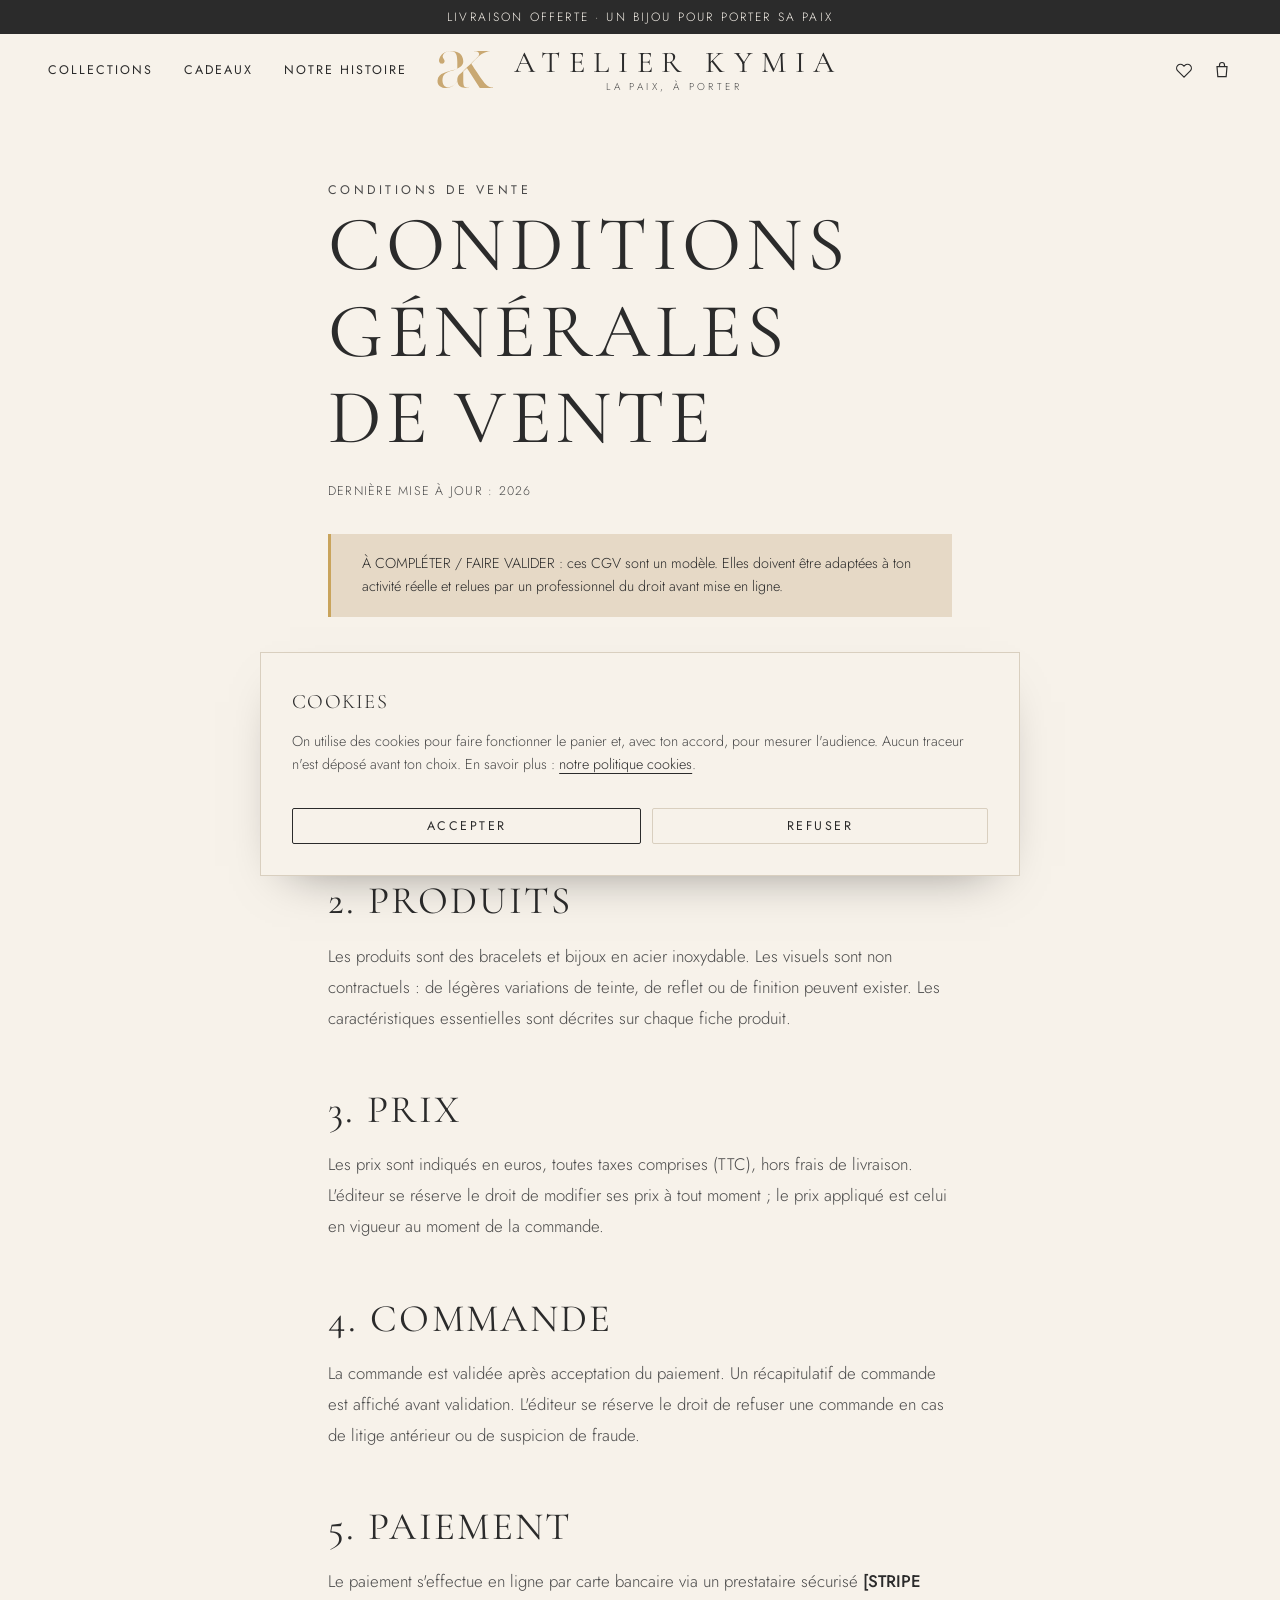
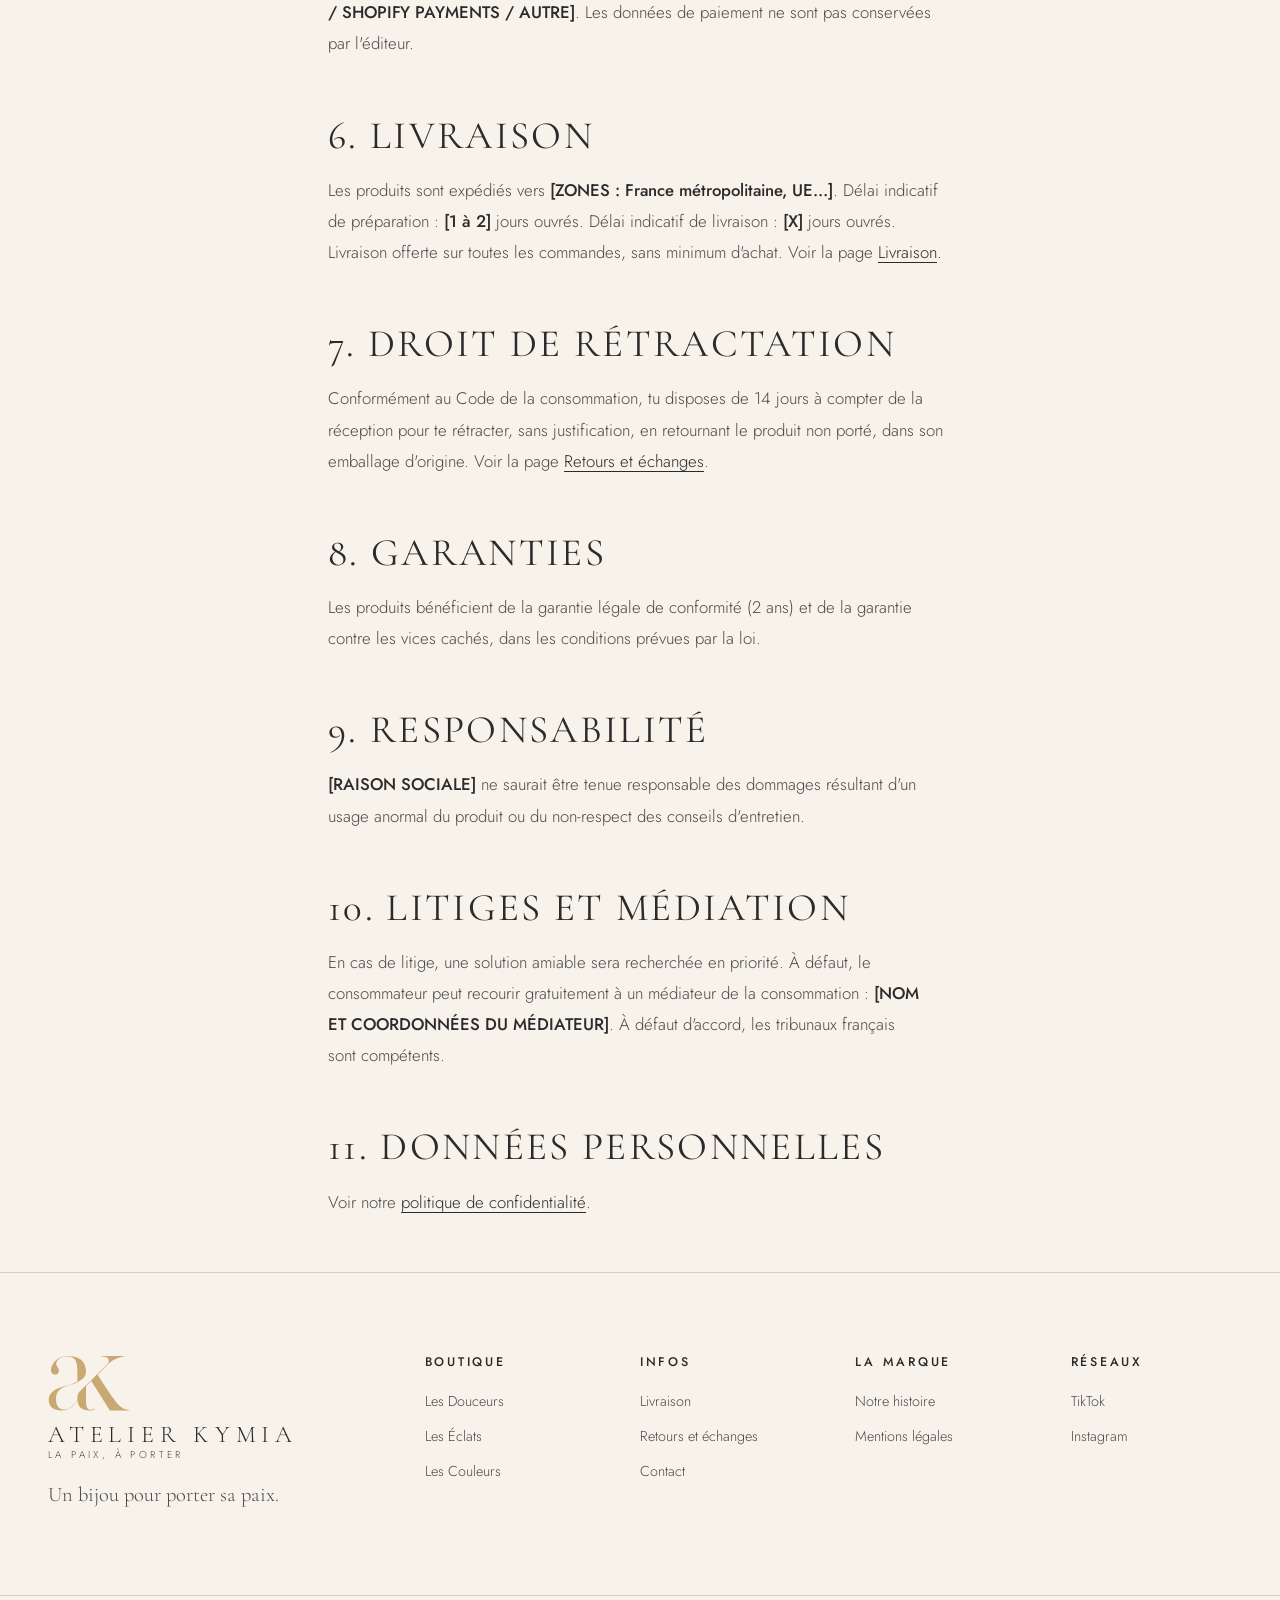
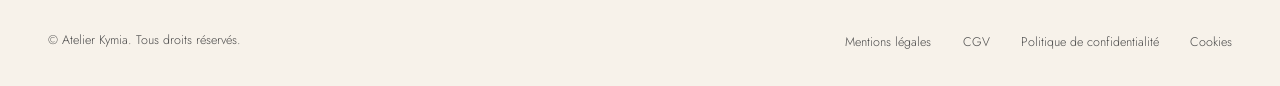
==== commit 5ed6e786: "Logo AK et paiement par liens Stripe (mode test) - Monogramme « ak » vectoriel extrait du PDF de la " ====
--- a/cgv.html
+++ b/cgv.html
@@ -60,8 +60,11 @@
         </ul>
       </nav>
       <a class="header__logo" href="/index.html" aria-label="Atelier Kymia, accueil">
-        <span class="header__logo-titre">Atelier Kymia</span>
-        <span class="header__logo-sous">la paix, à porter</span>
+        <img class="header__logo-mono" src="/assets/logo-ak.svg" alt="" width="477" height="328" />
+        <span class="header__logo-texte">
+          <span class="header__logo-titre">Atelier Kymia</span>
+          <span class="header__logo-sous">la paix, à porter</span>
+        </span>
       </a>
       <div class="header__actions">
         <a class="header__action" href="/panier.html?vue=wishlist" aria-label="Voir ma liste de souhaits">
@@ -208,6 +211,7 @@
     <div class="container footer__haut">
       <div class="footer__marque">
         <a class="footer__logo" href="/index.html" aria-label="Atelier Kymia, accueil">
+          <img class="footer__logo-mono" src="/assets/logo-ak.svg" alt="" width="477" height="328" loading="lazy" />
           <span class="footer__logo-titre">Atelier Kymia</span>
           <span class="footer__logo-sous">la paix, à porter</span>
         </a>
--- a/css/style.css
+++ b/css/style.css
@@ -122,8 +122,9 @@
   text-decoration: none;
 }
 
-ul[role="list"],
-ol[role="list"] {
+/* :where() = spécificité nulle, pour ne pas écraser le padding des composants
+   (ex. carrousel__piste, qui perdait ses marges latérales sur mobile). */
+:where(ul[role="list"], ol[role="list"]) {
   list-style: none;
   padding: 0;
 }
@@ -400,6 +401,7 @@
 /* --- Icônes --- */
 .icone {
   display: block;
+  flex-shrink: 0;
   width: 20px;
   height: 20px;
 }
@@ -464,14 +466,26 @@
   transform: rotate(180deg);
 }
 
-/* --- Logo centré --- */
+/* --- Logo centré : monogramme « ak » + nom --- */
 .header__logo {
   justify-self: center;
   display: flex;
+  align-items: center;
+  gap: 0.8rem;
+  line-height: 1;
+}
+
+.header__logo-mono {
+  display: block;
+  width: auto;
+  height: 38px;
+}
+
+.header__logo-texte {
+  display: flex;
   flex-direction: column;
   align-items: center;
   text-align: center;
-  line-height: 1;
 }
 
 .header__logo-titre {
@@ -1141,6 +1155,7 @@
   gap: var(--space-md);
   margin: 0;
   padding-inline: clamp(1rem, 5vw, 3rem);
+  scroll-padding-inline: clamp(1rem, 5vw, 3rem);   /* le snap garde la marge */
   padding-bottom: var(--space-sm);
   overflow-x: auto;
   scroll-snap-type: x mandatory;
@@ -1490,6 +1505,13 @@
   display: flex;
   flex-direction: column;
   line-height: 1;
+}
+
+.footer__logo-mono {
+  align-self: flex-start;
+  width: auto;
+  height: 56px;
+  margin-bottom: var(--space-xs);
 }
 
 .footer__logo-titre {
@@ -2148,6 +2170,14 @@
 .panier-ligne__total {
   font-size: var(--fs-md);
   white-space: nowrap;
+}
+
+.panier-vide {
+  display: grid;
+  justify-items: start;
+  gap: var(--space-md);
+  padding-block: var(--space-md);
+  color: var(--encre-douce);
 }
 
 .recap {
@@ -2388,6 +2418,7 @@
   .carrousel__piste {
     /* Aligne la piste sur le conteneur à droite, débordement à gauche */
     padding-inline: max(clamp(1rem, 5vw, 3rem), calc((100vw - var(--container)) / 2 + clamp(1rem, 5vw, 3rem)));
+    scroll-padding-inline: max(clamp(1rem, 5vw, 3rem), calc((100vw - var(--container)) / 2 + clamp(1rem, 5vw, 3rem)));
   }
 
   .carrousel__piste > .carrousel__item {
@@ -2508,8 +2539,15 @@
   }
 
   .header__logo-sous {
-    font-size: 9px;
-    letter-spacing: 0.26em;
+    display: none;
+  }
+
+  .header__logo {
+    gap: 0.5rem;
+  }
+
+  .header__logo-mono {
+    height: 26px;
   }
 
   .hero {
@@ -2580,3 +2618,95 @@
     grid-column: 1 / -1;
   }
 }
+
+/* ==========================================================================
+   25. Téléphones (≤ 600 px) — confort tactile et lisibilité
+   ========================================================================== */
+@media (max-width: 600px) {
+  /* Titres : un mot très long (ex. « confidentialité ») passe à la ligne
+     avec une césure plutôt que de faire déborder la page */
+  h1,
+  h2,
+  h3 {
+    overflow-wrap: break-word;
+    hyphens: auto;
+    -webkit-hyphens: auto;
+  }
+
+  /* Barre d'annonce : tient sur la largeur, sans toucher les bords */
+  .annonce {
+    padding-inline: var(--space-sm);
+  }
+
+  .annonce p {
+    font-size: 10.5px;
+    letter-spacing: 0.12em;
+  }
+
+  /* Header : zones tactiles de 44 px, icônes à taille réelle */
+  .header__burger,
+  .header__action {
+    min-width: 44px;
+    min-height: 44px;
+  }
+
+  .header__actions {
+    gap: 0;
+    margin-right: -10px;                /* aligne le pictogramme sur la gouttière */
+  }
+
+  .header__burger {
+    margin-left: -10px;
+  }
+
+  /* Pastille du panier : dans la zone tactile de 44 px, plus hors écran */
+  .pastille {
+    top: 4px;
+    right: 4px;
+  }
+
+  /* La liste de souhaits reste accessible via les cœurs des produits */
+  .header__action[href*="wishlist"] {
+    display: none;
+  }
+
+  /* Champs à 16 px minimum : évite le zoom automatique d'iOS au focus */
+  input,
+  select,
+  textarea {
+    font-size: 16px;
+  }
+
+  /* Fiche produit : quantité + cœur, puis bouton pleine largeur */
+  .fiche__achat {
+    flex-wrap: wrap;
+  }
+
+  .fiche__wish {
+    margin-left: auto;
+  }
+
+  .fiche__ajouter {
+    order: 3;
+    flex: 1 1 100%;
+    min-height: 50px;
+  }
+
+  /* Tableaux des pages légales : défilement horizontal dans leur cadre */
+  .tableau-info {
+    display: block;
+    max-width: 100%;
+    overflow-x: auto;
+    -webkit-overflow-scrolling: touch;
+  }
+
+  .tableau-info th,
+  .tableau-info td {
+    min-width: 8rem;
+  }
+
+  /* Panier : bouton de commande confortable */
+  .recap__commander {
+    min-height: 50px;
+  }
+}
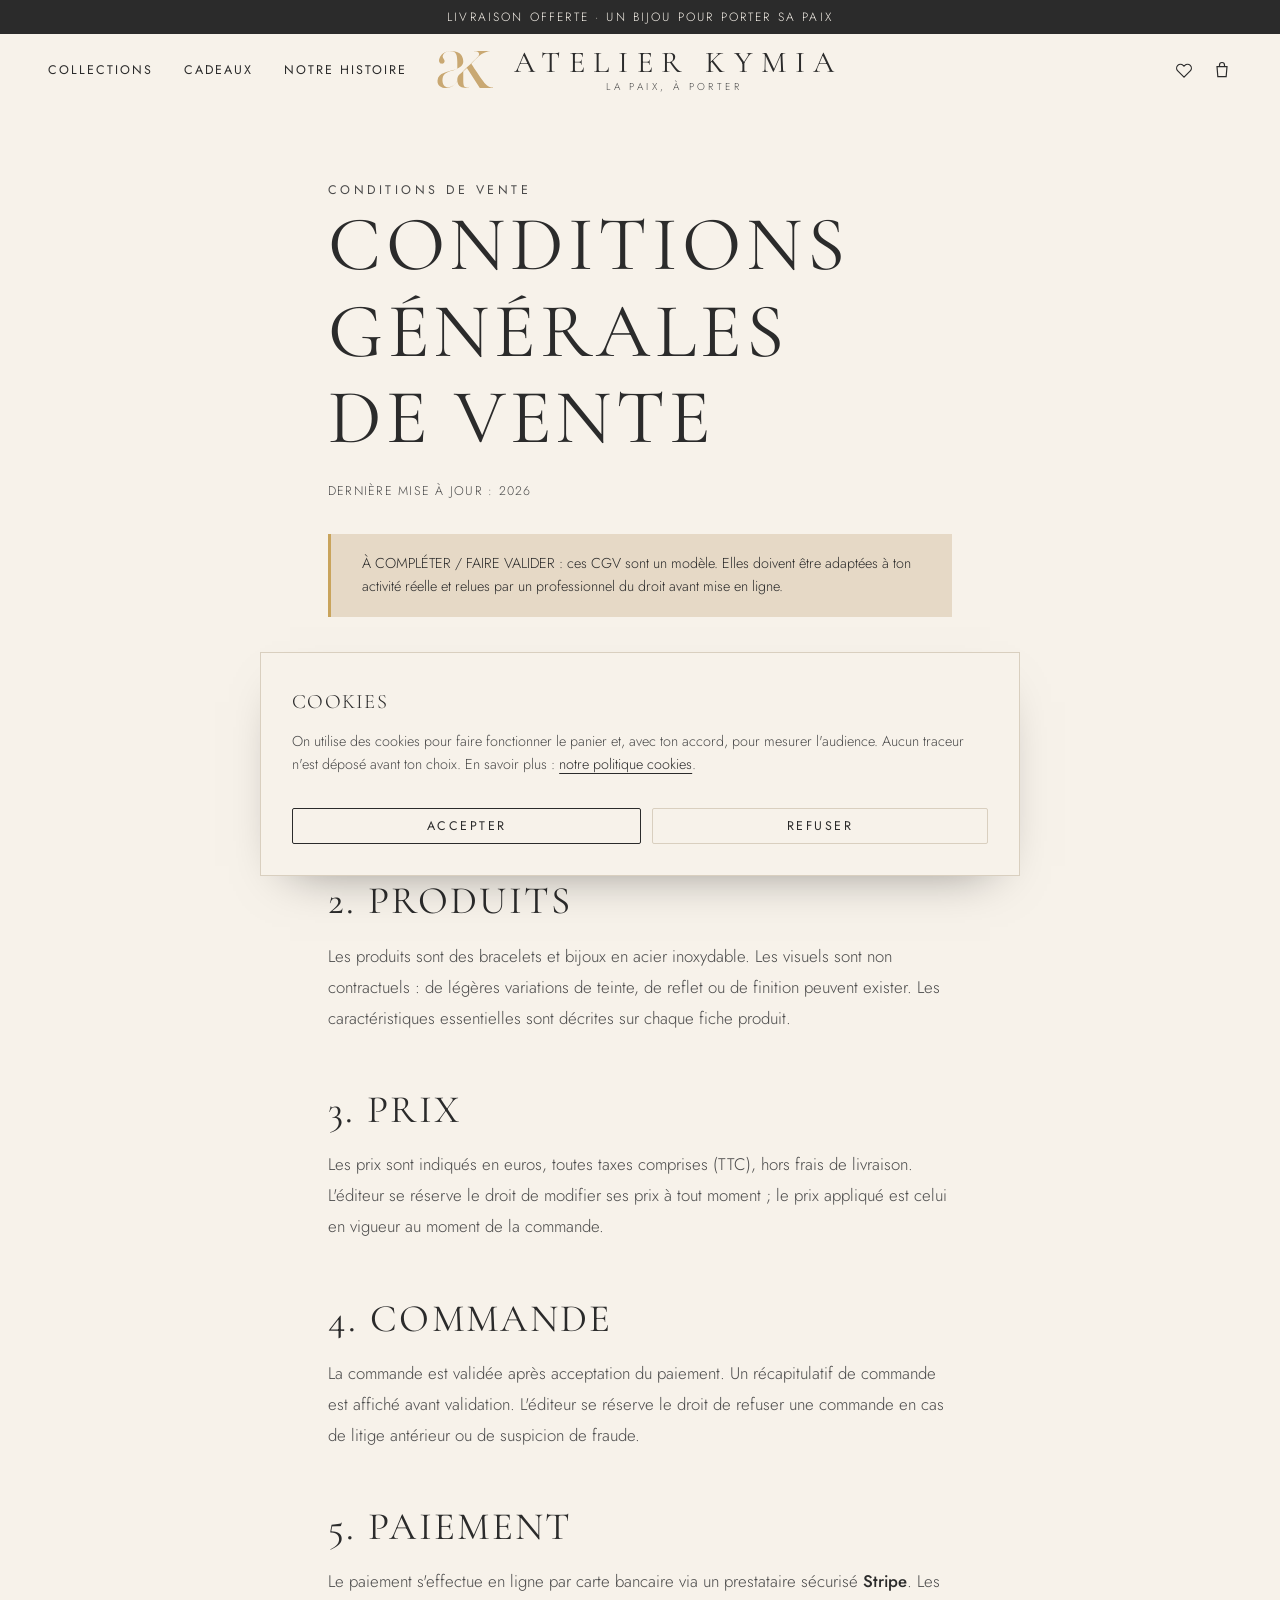
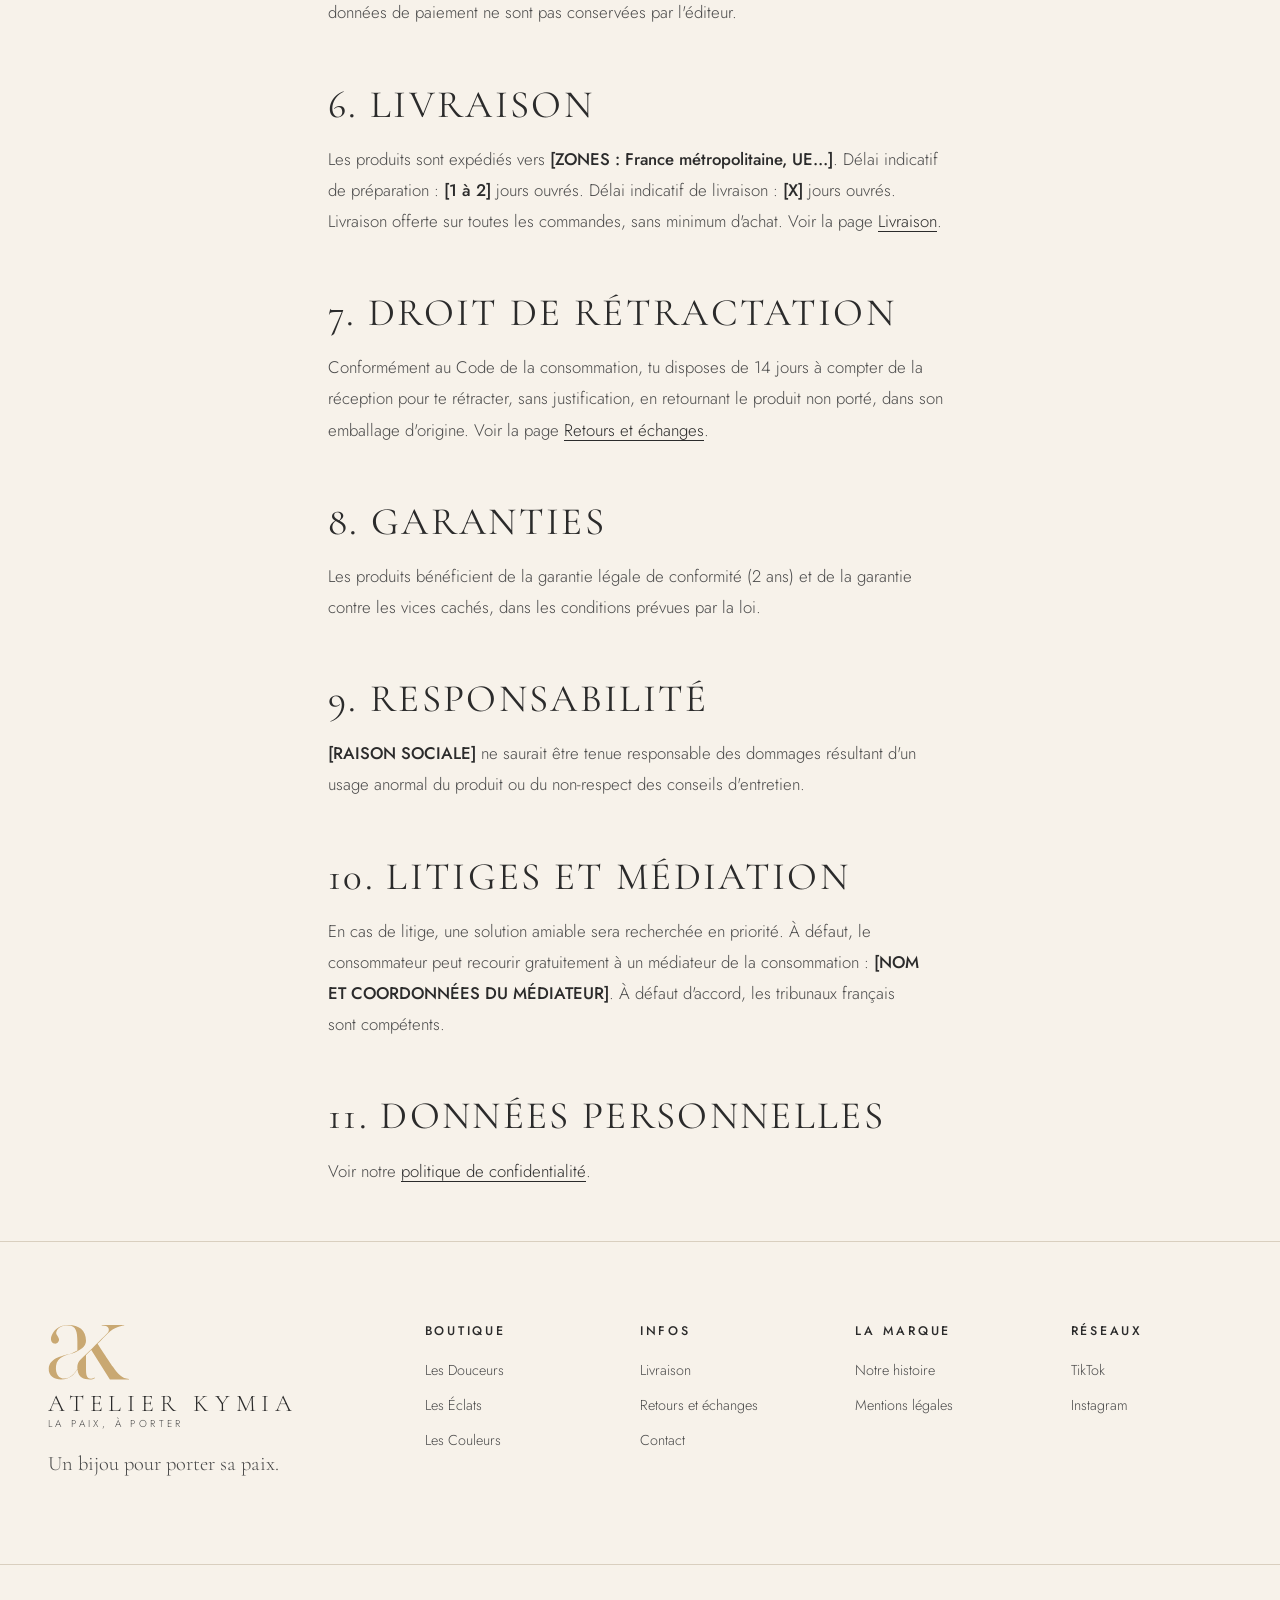
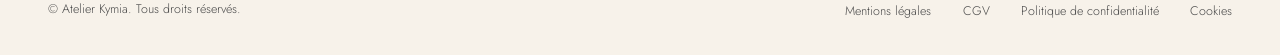
==== commit 08e698fe: "Téléphone, adresse, hébergeur et prestataire de paiement dans les pages légales Co-Authored-By: Clau" ====
--- a/cgv.html
+++ b/cgv.html
@@ -156,7 +156,7 @@
         <h2 id="paiement">5. Paiement</h2>
         <p>
           Le paiement s'effectue en ligne par carte bancaire via un prestataire sécurisé
-          <strong>[STRIPE / SHOPIFY PAYMENTS / AUTRE]</strong>. Les données de paiement ne
+          <strong>Stripe</strong>. Les données de paiement ne
           sont pas conservées par l'éditeur.
         </p>
 
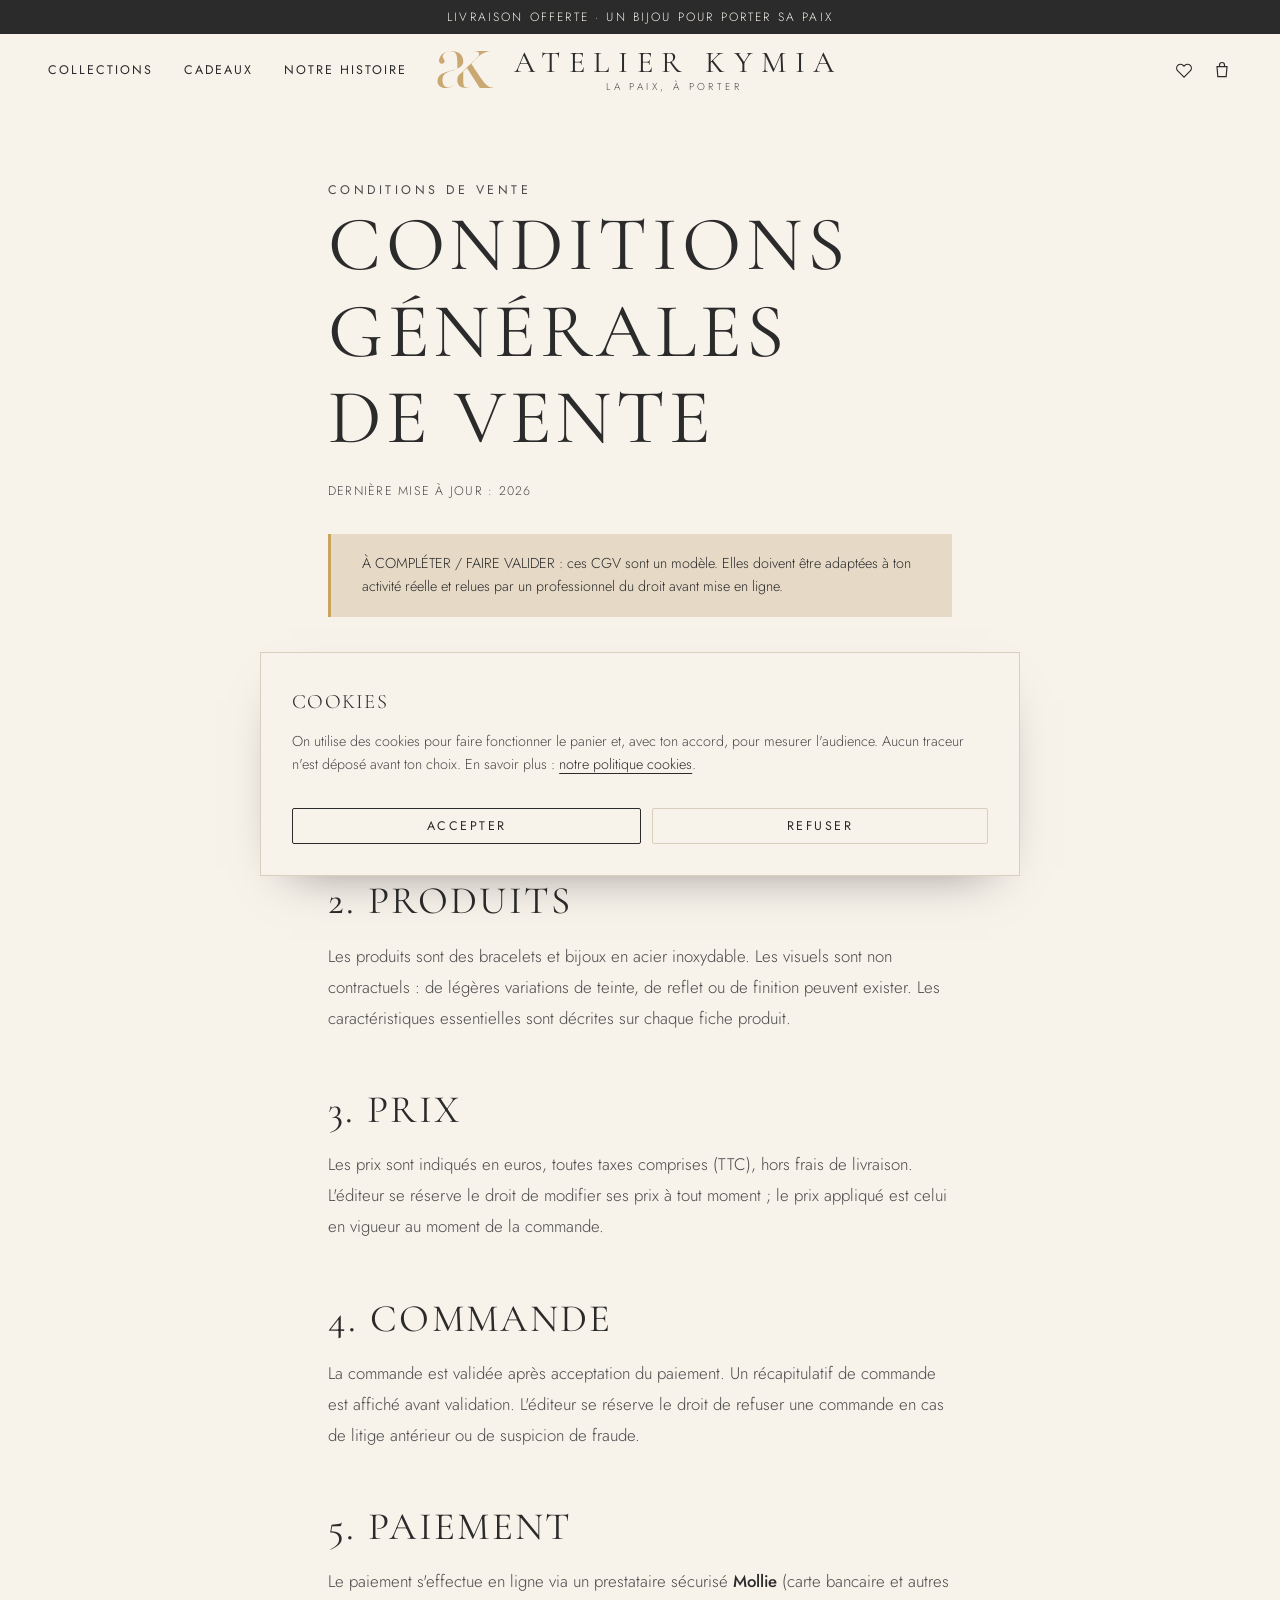
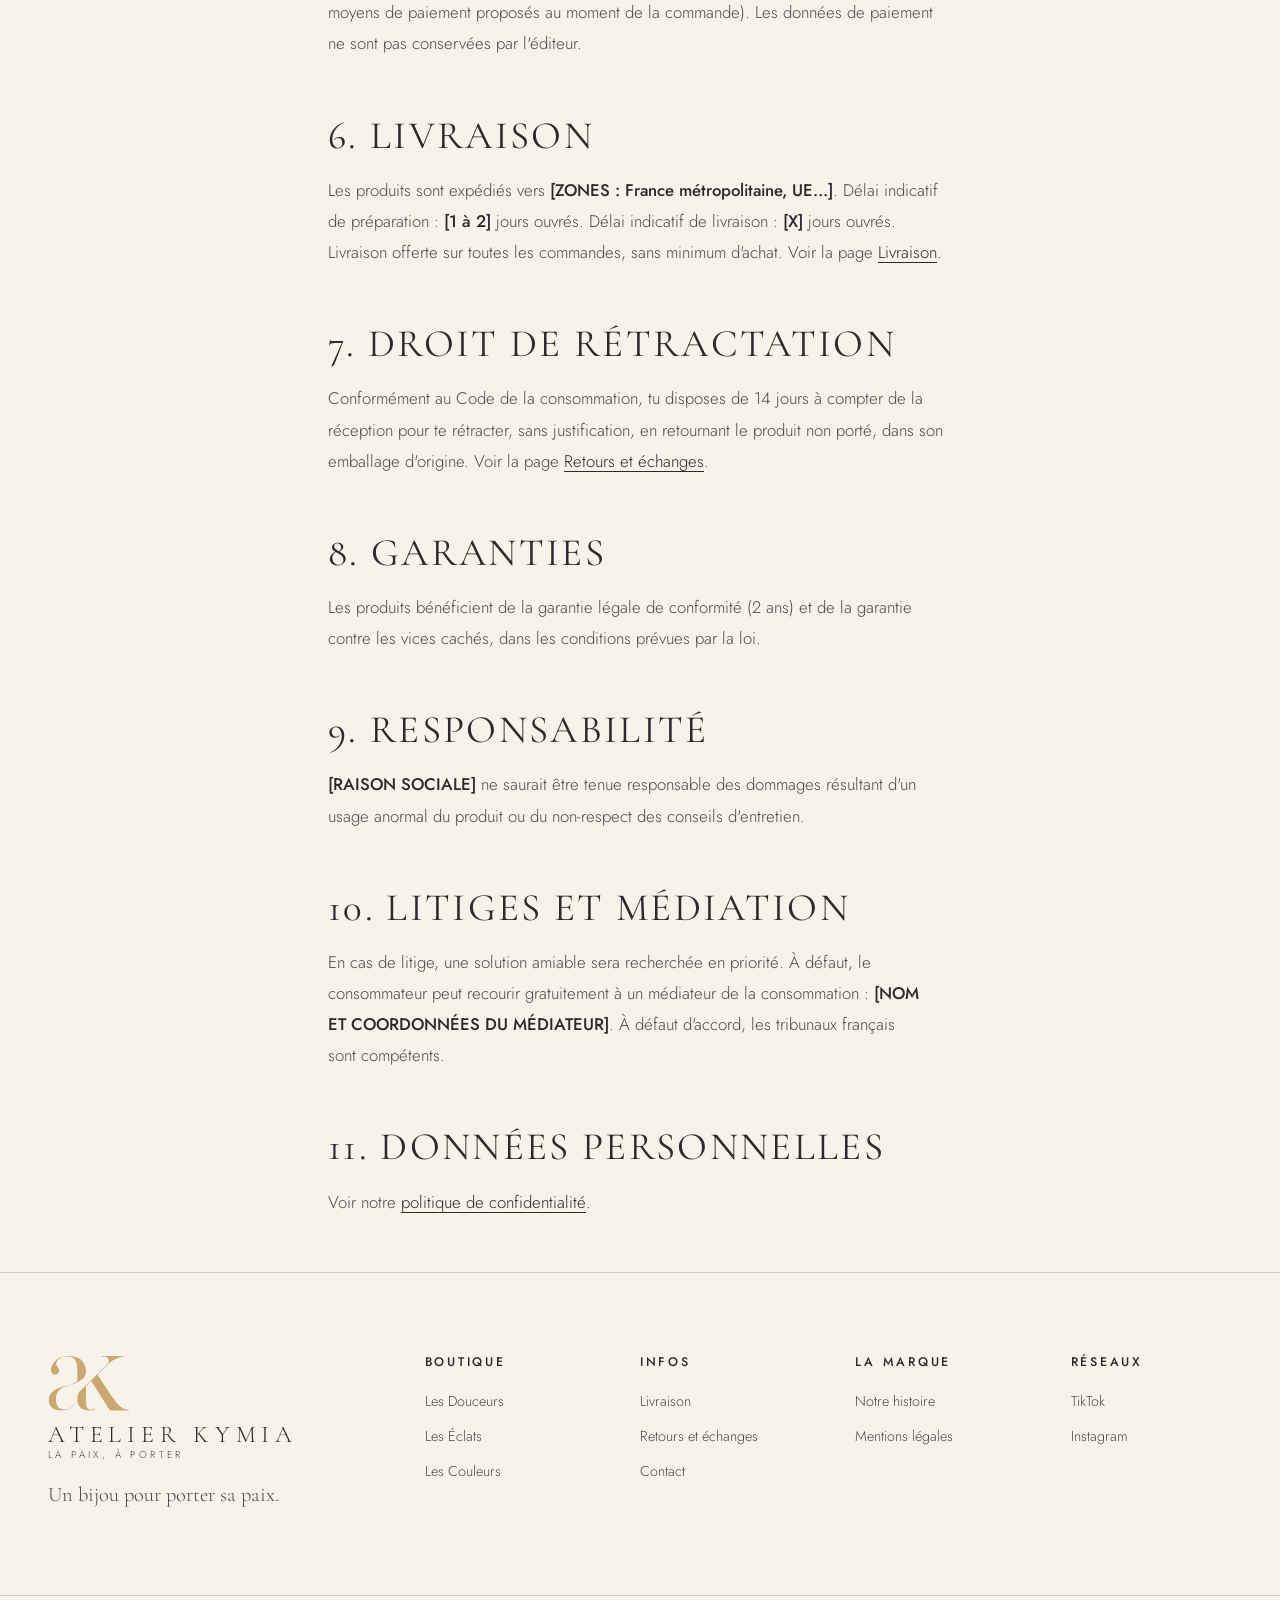
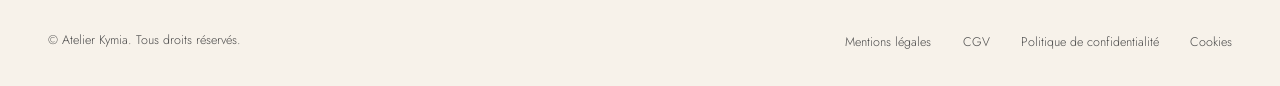
==== commit 99b085b0: "Paiement via Mollie à la place de Stripe Co-Authored-By: Claude Sonnet 5.5 <noreply@anthropic.com>" ====
--- a/cgv.html
+++ b/cgv.html
@@ -155,8 +155,9 @@
 
         <h2 id="paiement">5. Paiement</h2>
         <p>
-          Le paiement s'effectue en ligne par carte bancaire via un prestataire sécurisé
-          <strong>Stripe</strong>. Les données de paiement ne
+          Le paiement s'effectue en ligne via un prestataire sécurisé
+          <strong>Mollie</strong> (carte bancaire et autres moyens de paiement proposés
+          au moment de la commande). Les données de paiement ne
           sont pas conservées par l'éditeur.
         </p>
 
--- a/css/style.css
+++ b/css/style.css
@@ -2211,6 +2211,49 @@
 .recap__note {
   font-size: var(--fs-sm);
   color: var(--encre-douce);
+}
+
+/* Coordonnées de livraison (panier.html) */
+.livraison {
+  display: grid;
+  gap: var(--space-sm);
+  margin-top: var(--space-md);
+  padding-top: var(--space-md);
+  border-top: 1px solid var(--bordure);
+}
+
+.livraison__titre {
+  font-size: var(--fs-base);
+}
+
+.livraison__duo {
+  display: grid;
+  grid-template-columns: 1fr 1fr;
+  gap: var(--space-sm);
+}
+
+.champ {
+  display: grid;
+  gap: 0.3rem;
+  font-size: var(--fs-sm);
+  color: var(--encre-douce);
+}
+
+.champ input,
+.champ select {
+  width: 100%;
+  min-width: 0;
+  padding: 0.65rem 0.75rem;
+  border: 1px solid var(--bordure);
+  background: transparent;
+  color: var(--encre);
+  font-size: var(--fs-base);
+}
+
+.champ input:focus-visible,
+.champ select:focus-visible {
+  outline: 2px solid var(--or);
+  outline-offset: 1px;
 }
 
 .recap__commander {
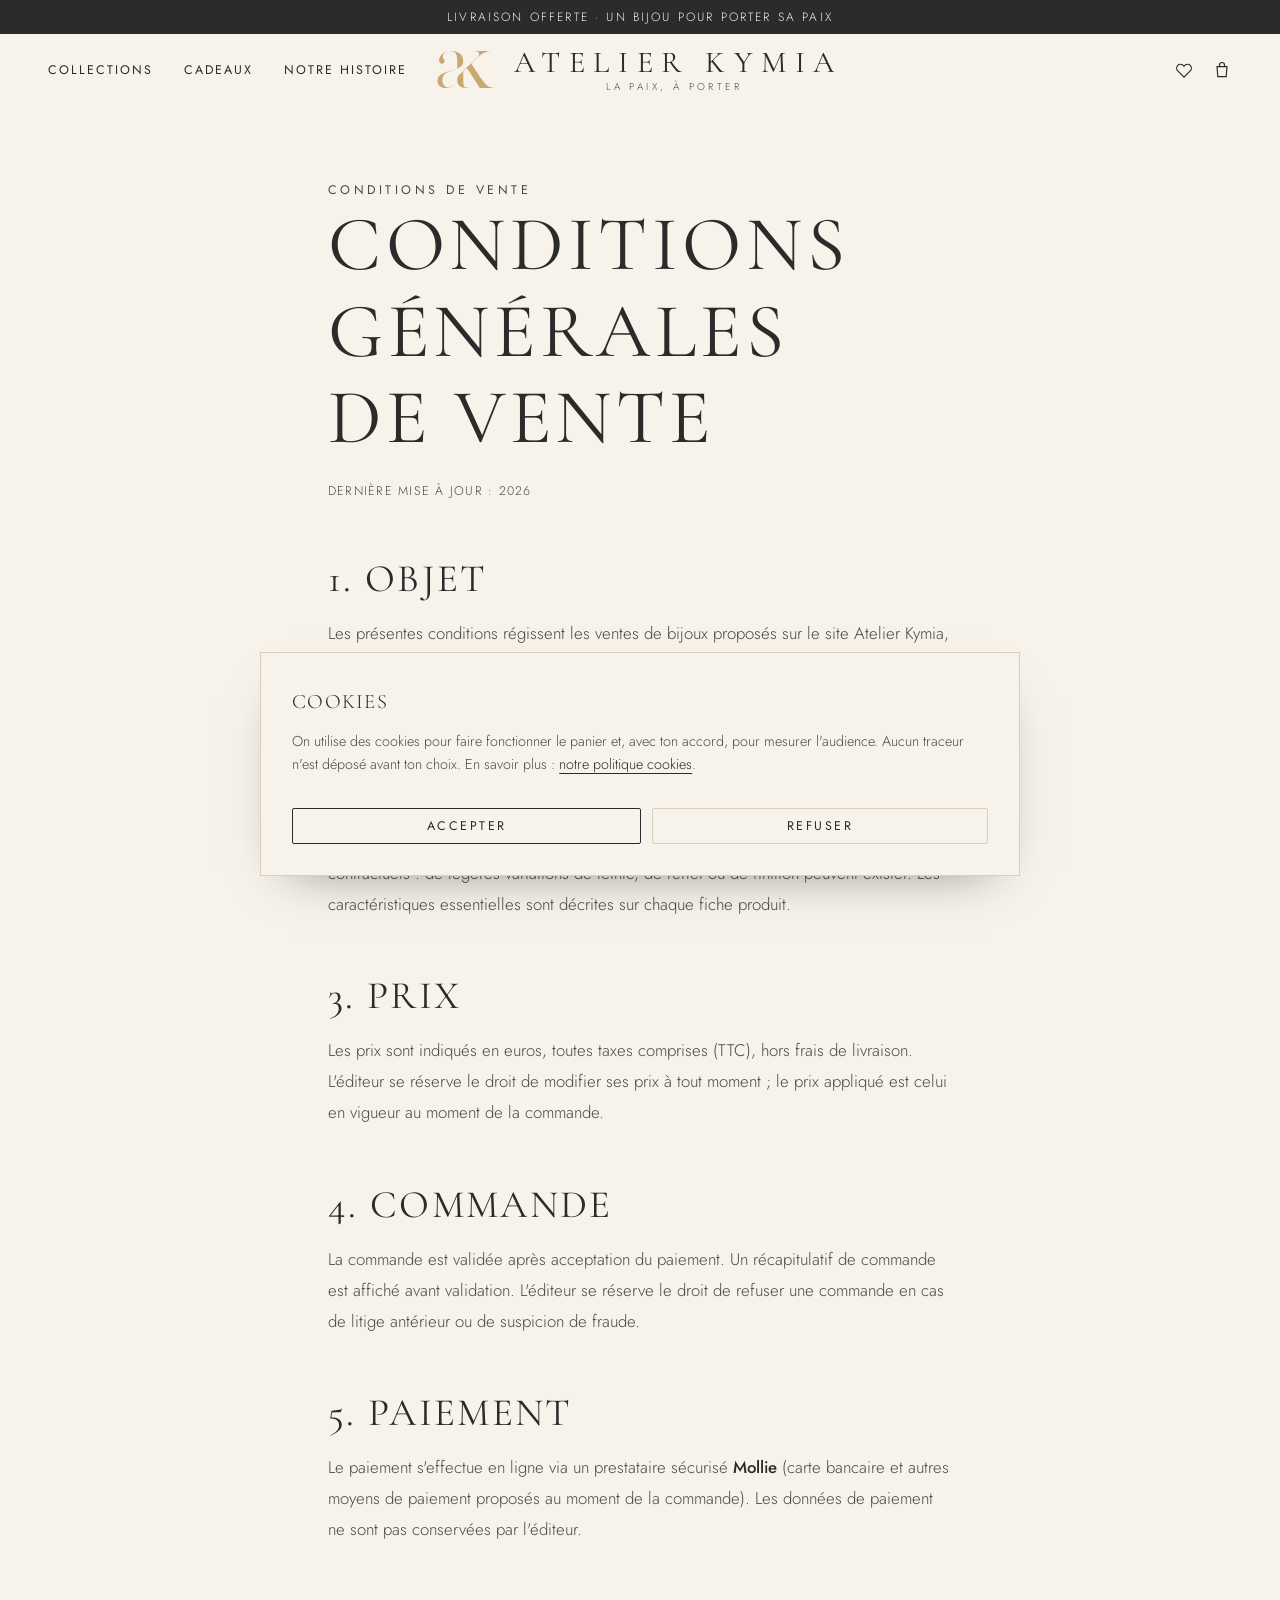
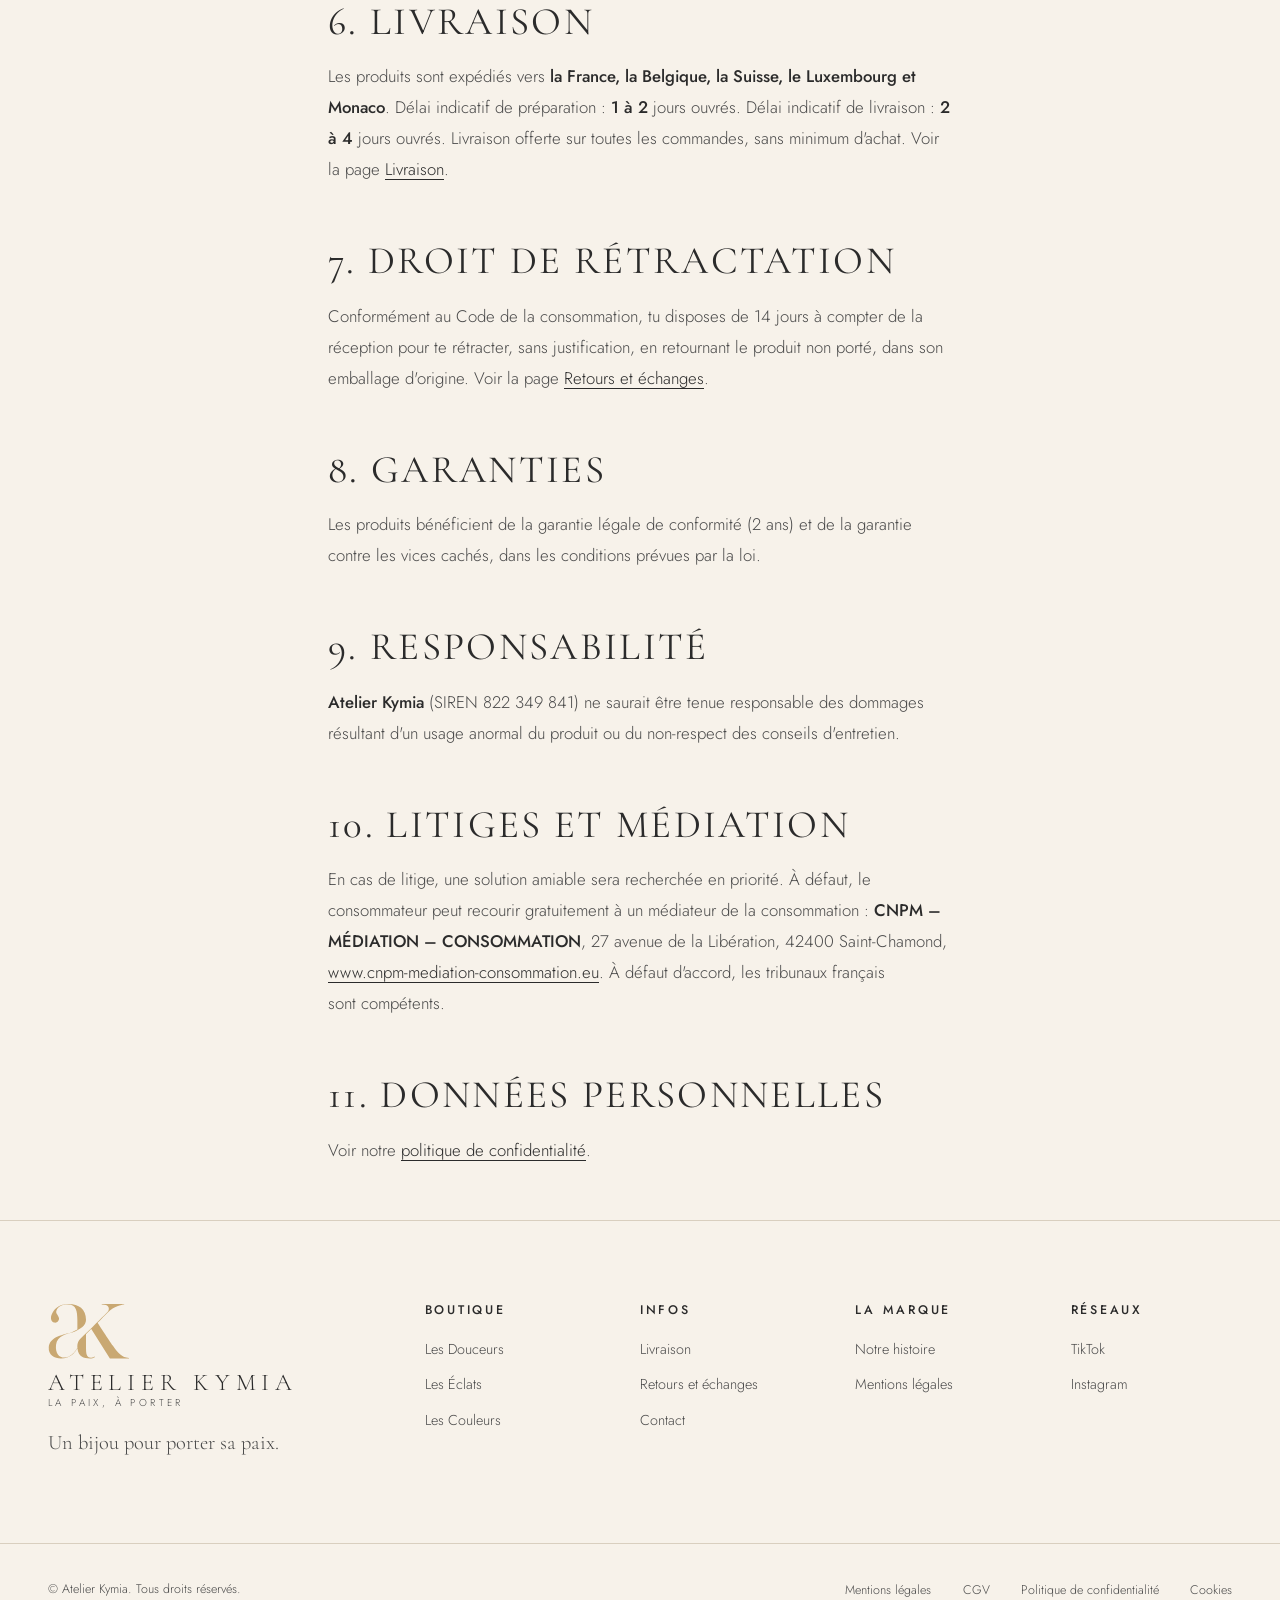
==== commit 4fe29cab: "E-mails de commande et de contact via Resend, pages légales complétées, suivi retiré Co-Authored-By:" ====
--- a/cgv.html
+++ b/cgv.html
@@ -118,16 +118,10 @@
           <p class="page-legale__maj">Dernière mise à jour : <span data-annee>2026</span></p>
         </div>
 
-        <div class="a-completer">
-          À COMPLÉTER / FAIRE VALIDER : ces CGV sont un modèle. Elles doivent être
-          adaptées à ton activité réelle et relues par un professionnel du droit
-          avant mise en ligne.
-        </div>
-
         <h2 id="objet">1. Objet</h2>
         <p>
           Les présentes conditions régissent les ventes de bijoux proposés sur le site
-          Atelier Kymia, édité par <strong>[RAISON SOCIALE]</strong>. Toute commande
+          Atelier Kymia, édité par <strong>Atelier Kymia</strong> (SIREN 822 349 841). Toute commande
           implique l'acceptation sans réserve des présentes conditions.
         </p>
 
@@ -163,9 +157,9 @@
 
         <h2 id="livraison">6. Livraison</h2>
         <p>
-          Les produits sont expédiés vers <strong>[ZONES : France métropolitaine, UE…]</strong>.
-          Délai indicatif de préparation : <strong>[1 à 2]</strong> jours ouvrés.
-          Délai indicatif de livraison : <strong>[X]</strong> jours ouvrés.
+          Les produits sont expédiés vers <strong>la France, la Belgique, la Suisse, le Luxembourg et Monaco</strong>.
+          Délai indicatif de préparation : <strong>1 à 2</strong> jours ouvrés.
+          Délai indicatif de livraison : <strong>2 à 4</strong> jours ouvrés.
           Livraison offerte sur toutes les commandes, sans minimum d'achat.
           Voir la page
           <a class="lien" href="/livraison.html">Livraison</a>.
@@ -187,7 +181,7 @@
 
         <h2 id="responsabilite">9. Responsabilité</h2>
         <p>
-          <strong>[RAISON SOCIALE]</strong> ne saurait être tenue responsable des dommages
+          <strong>Atelier Kymia</strong> (SIREN 822 349 841) ne saurait être tenue responsable des dommages
           résultant d'un usage anormal du produit ou du non-respect des conseils
           d'entretien.
         </p>
@@ -196,7 +190,7 @@
         <p>
           En cas de litige, une solution amiable sera recherchée en priorité. À défaut, le
           consommateur peut recourir gratuitement à un médiateur de la consommation :
-          <strong>[NOM ET COORDONNÉES DU MÉDIATEUR]</strong>. À défaut d'accord, les
+          <strong>CNPM – MÉDIATION – CONSOMMATION</strong>, 27 avenue de la Libération, 42400 Saint-Chamond, <a class="lien" href="https://www.cnpm-mediation-consommation.eu" rel="noopener">www.cnpm-mediation-consommation.eu</a>. À défaut d'accord, les
           tribunaux français sont compétents.
         </p>
 
